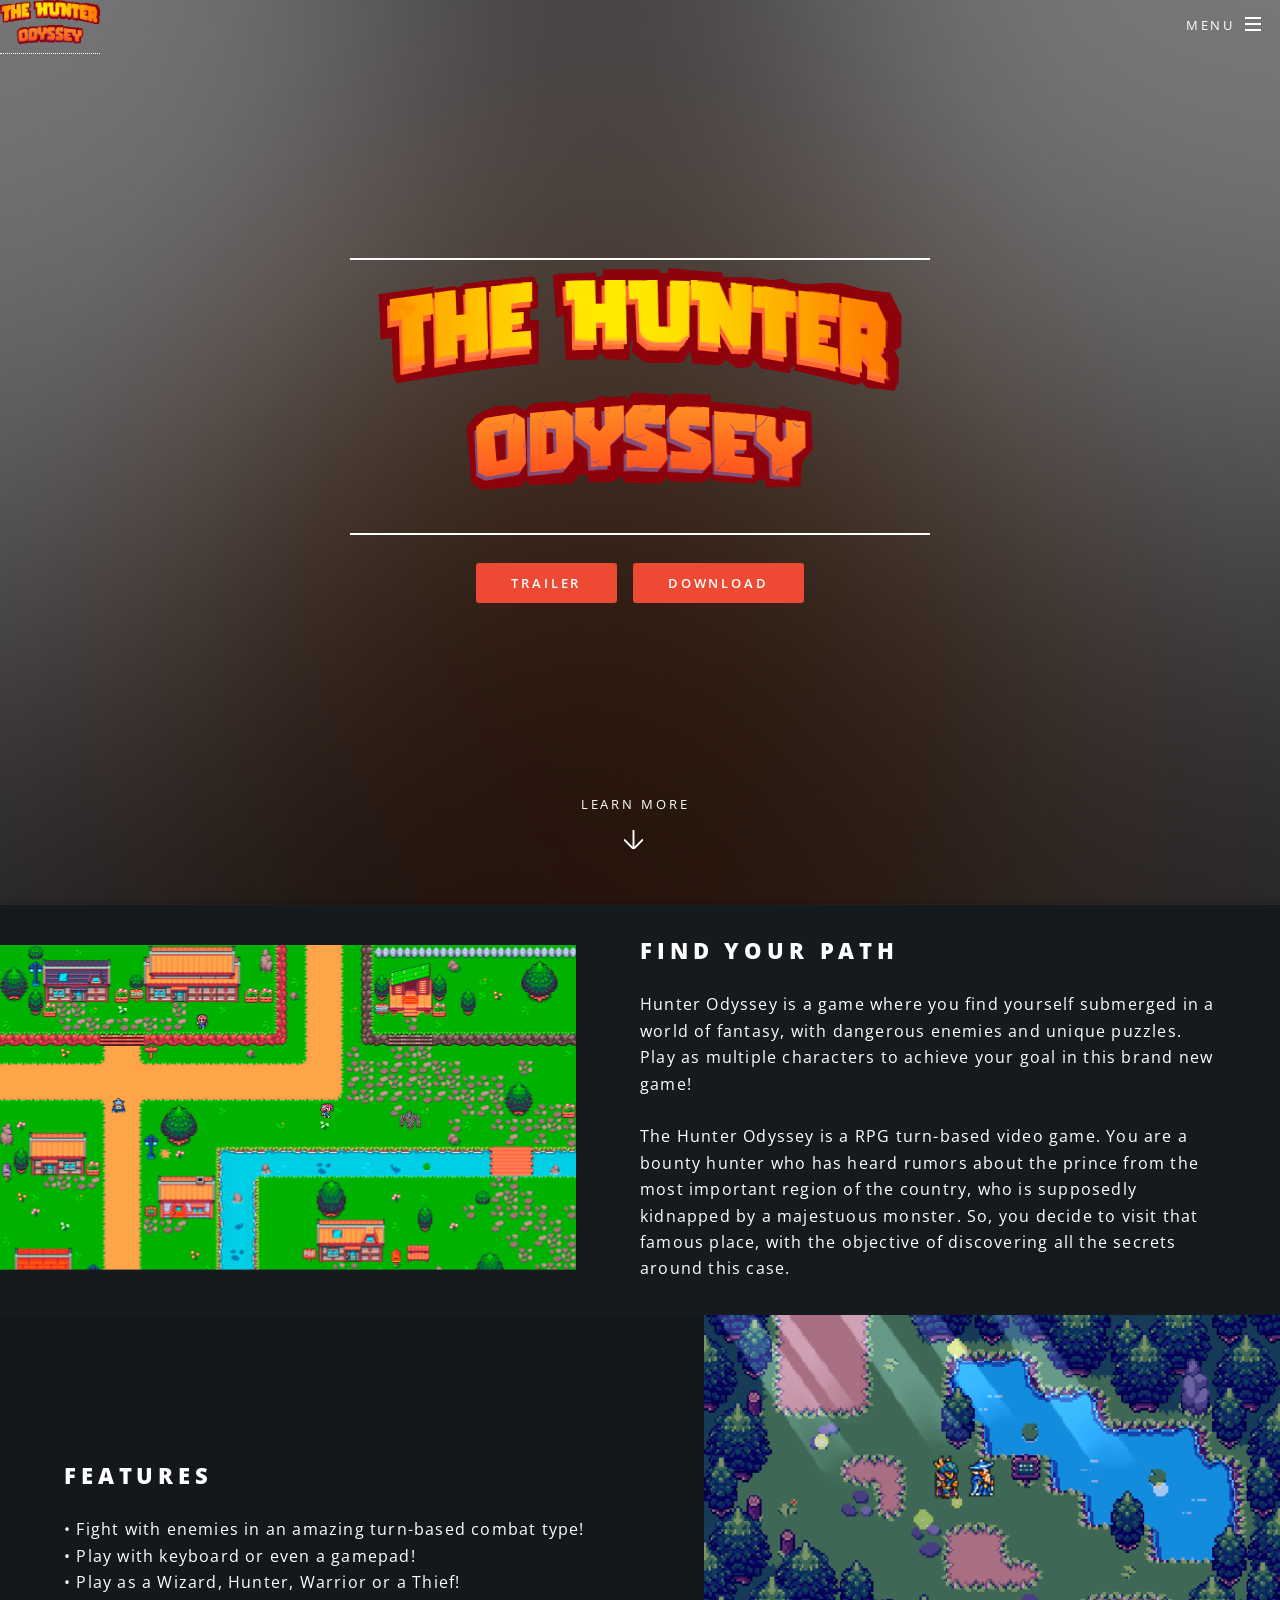
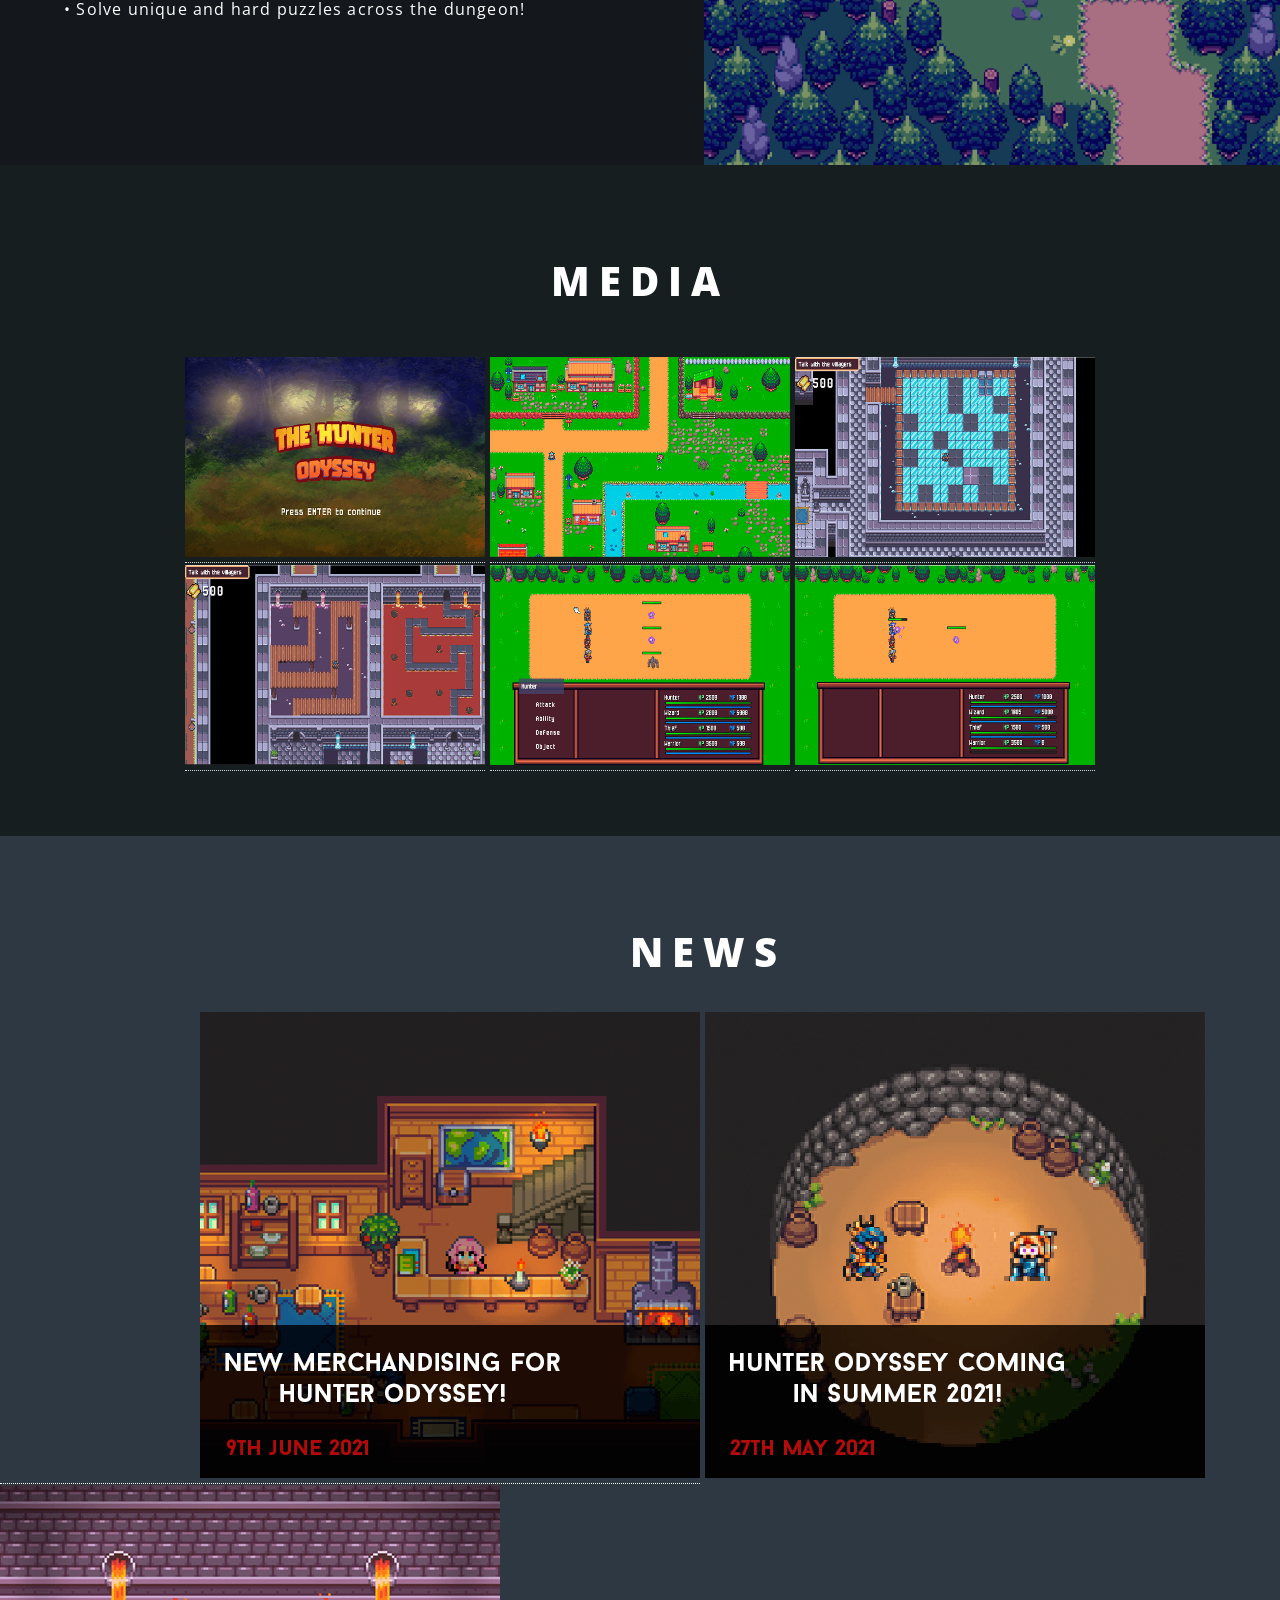
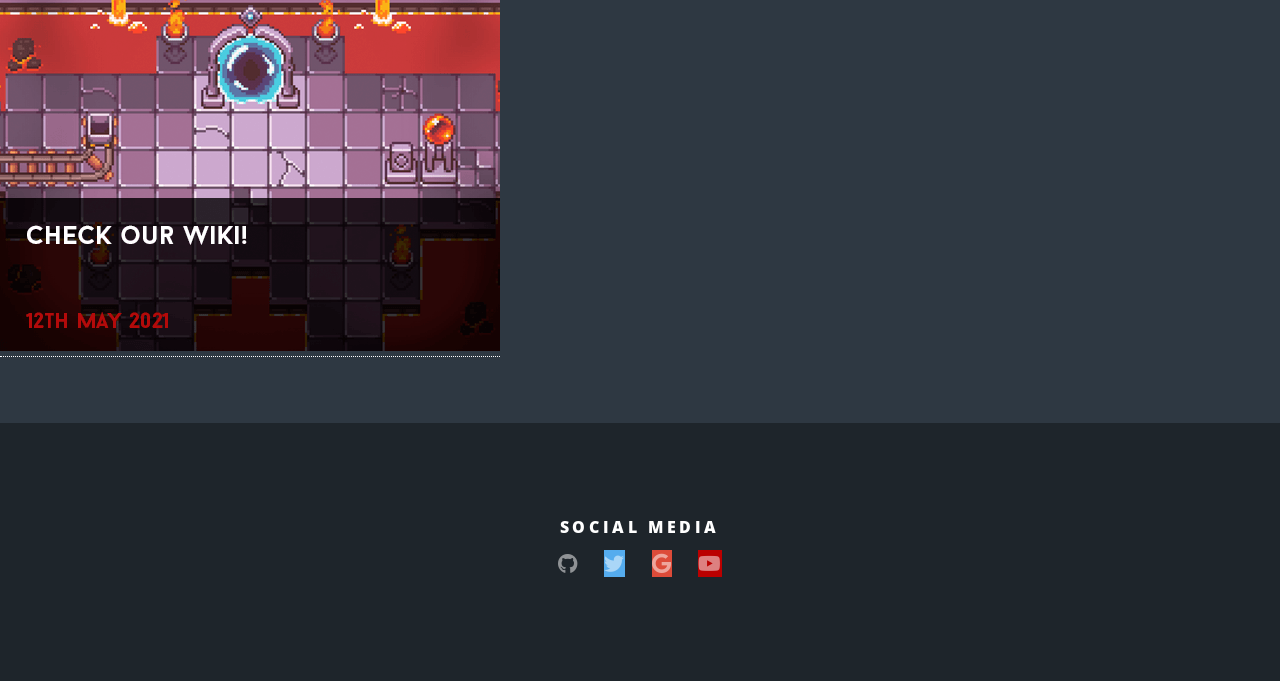
==== docs/index.html @ 84e23bed "bug fix" ====
﻿<!DOCTYPE HTML>
<!--
	Spectral by HTML5 UP
	html5up.net | @ajlkn
	Free for personal and commercial use under the CCA 3.0 license (html5up.net/license)
-->
<html>
	<head>
		<title>Hunter Odyssey - Full Studios</title>
		<meta charset="utf-8" />
		<meta name="viewport" content="width=device-width, initial-scale=1, user-scalable=no" />
		<link rel="stylesheet" href="assets/css/main.css" />
		<noscript><link rel="stylesheet" href="assets/css/noscript.css" /></noscript>
	</head>
	<body class="landing is-preload">

		<!-- Page Wrapper -->
		<div id="page-wrapper">

			<!-- Header -->
			<header id="header" class="alt">
				<a href="index.html"><img src="images/game_title_web.png" width="100" /></a>
				<nav id="nav">
					<ul>
						<li class="special">
							<a href="#menu" class="menuToggle"><span>Menu</span></a>
							<div id="menu">
								<ul>
									<li><a href="index.html">Main Page</a></li>
									<li><a href="generic.html">About</a></li>
									<li><a href="elements.html">Contact</a></li>
								</ul>
							</div>
						</li>
					</ul>
				</nav>
			</header>

			<!-- Banner -->
			<section id="banner">
				<div class="inner">
					<h2><img src="images/game_title.png"></h2>
					<ul class="actions special">
						<li><a href="#" class="button primary">Trailer</a></li>
						<li><a href="#" class="button primary">Download</a></li>
					</ul>
				</div>
				<a href="#one" class="more scrolly">Learn More</a>
			</section>

			<!-- Two -->
			<section id="two" class="wrapper alt style2">
				<section class="spotlight">
					<div class="image"><img src="images/ho_first_pic.png" alt="" /></div><div class="content">
						<h2>Find your path<br /></h2>
						<p>
							Hunter Odyssey is a game where you find yourself submerged in a world of fantasy, with dangerous enemies and unique
							puzzles. Play as multiple characters to achieve your goal in this brand new game!<br /><br />
							The Hunter Odyssey is a RPG turn-based video game. You are a bounty hunter who has heard rumors about the prince from the most important region of the country, who is supposedly kidnapped by a majestuous monster.
							So, you decide to visit that famous place, with the objective of discovering all the secrets around this case.
						</p>
					</div>
				</section>
				<section class="spotlight">
					<div class="image"><img src="images/ho_second_pic.png" height="450" /></div><div class="content">
						<h2>Features</h2>
						<p>
							&bull; Fight with enemies in an amazing turn-based combat type! <br />
							&bull; Play with keyboard or even a gamepad! <br />
							&bull; Play as a Wizard, Hunter, Warrior or a Thief! <br />
							&bull; Solve unique and hard puzzles across the dungeon! <br />
						</p>
					</div>
				</section>
			</section>

			<!-- Three -->
			<section id="three" class="wrapper style3 special">
				<div class="inner">
					<header class="major">
						<h1 style="font-size:40px">Media</h1>
					</header>
					<a href="images/media_001.png"><img src="images/media_001.png" width="300" height="200" /></a>
					<a href="images/media_002.png"><img src="images/media_002.png" width="300" height="200" /></a>
					<a href="images/media_003.png"><img src="images/media_003.png" width="300" height="200" /></a>
					<br />
					<a href="images/media_004.png"><img src="images/media_004.png" width="300" height="200" /></a>
					<a href="images/media_005.png"><img src="images/media_005.png" width="300" height="200" /></a>
					<a href="images/media_006.png"><img src="images/media_006.png" width="300" height="200" /></a>

				</div>
			</section>

			<!-- CTA -->
			<section id="cta" class="wrapper style4">
				<div class="inner">
					<header>
					</header>
					<h1 style="font-size:40px;margin-left:350px">News</h1>

				</div>
				<div>
					<a href="https://www.redbubble.com/es/people/urikurae/works/79087929-hunter-odyssey-logo?asc=u"><img style="margin-left:200px" src="images/news_002.png" /></a>
					<img src="images/news_001.png" />
					<a href="https://github.com/MagiX7/Project-II/wiki"><img src="images/news_003.png" /></a>
				</div>
			</section>

			<!-- Footer -->
			<footer id="footer">
				<h1>Social Media</h1>
				<ul class="icons">
					<li><a href="https://github.com/MagiX7/Project-II" class="icon brands fa-github"><span class="label"></span></a></li>
					<li><a href="https://twitter.com/company_studios" class="icon brands fa-twitter"></a></li>
					<li><a href="mailto:fullstudioscompany@gmail.com" class="icon brands fa-google"></a></li>
					<li><a href="https://www.youtube.com/channel/UCcsLKU9ykNwa4ZMzBc3R7aA" class="icon brands fa-youtube"></a></li>
				</ul>

			</footer>

		</div>

		<!-- Scripts -->
			<script src="assets/js/jquery.min.js"></script>
			<script src="assets/js/jquery.scrollex.min.js"></script>
			<script src="assets/js/jquery.scrolly.min.js"></script>
			<script src="assets/js/browser.min.js"></script>
			<script src="assets/js/breakpoints.min.js"></script>
			<script src="assets/js/util.js"></script>
			<script src="assets/js/main.js"></script>

	</body>
</html>
---- docs/assets/css/main.css ----
@import url(fontawesome-all.min.css);
@import url("https://fonts.googleapis.com/css?family=Open+Sans:400,400italic,600,600italic,800,800italic");

/*
	Spectral by HTML5 UP
	html5up.net | @ajlkn
	Free for personal and commercial use under the CCA 3.0 license (html5up.net/license)
*/

html, body, div, span, applet, object,
iframe, h1, h2, h3, h4, h5, h6, p, blockquote,
pre, a, abbr, acronym, address, big, cite,
code, del, dfn, em, img, ins, kbd, q, s, samp,
small, strike, strong, sub, sup, tt, var, b,
u, i, center, dl, dt, dd, ol, ul, li, fieldset,
form, label, legend, table, caption, tbody,
tfoot, thead, tr, th, td, article, aside,
canvas, details, embed, figure, figcaption,
footer, header, hgroup, menu, nav, output, ruby,
section, summary, time, mark, audio, video {
	margin: 0;
	padding: 0;
	border: 0;
	font-size: 100%;
	font: inherit;
	vertical-align: baseline;}

article, aside, details, figcaption, figure,
footer, header, hgroup, menu, nav, section {
	display: block;}

body {
	line-height: 1;
}

ol, ul {
	list-style: none;
}

blockquote, q {
	quotes: none;
}

	blockquote:before, blockquote:after, q:before, q:after {
		content: '';
		content: none;
	}

table {
	border-collapse: collapse;
	border-spacing: 0;
}

body {
	-webkit-text-size-adjust: none;
}

mark {
	background-color: transparent;
	color: inherit;
}

input::-moz-focus-inner {
	border: 0;
	padding: 0;
}

input, select, textarea {
	-moz-appearance: none;
	-webkit-appearance: none;
	-ms-appearance: none;
	appearance: none;
}

/* Basic */

	@-ms-viewport {
		width: device-width;
	}

	html {
		box-sizing: border-box;
	}

	*, *:before, *:after {
		box-sizing: inherit;
	}

	body {
		background: #2e3842;
	}

		body.is-preload *, body.is-preload *:before, body.is-preload *:after {
			-moz-animation: none !important;
			-webkit-animation: none !important;
			-ms-animation: none !important;
			animation: none !important;
			-moz-transition: none !important;
			-webkit-transition: none !important;
			-ms-transition: none !important;
			transition: none !important;
		}

	body, input, select, textarea {
		color: #fff;
		font-family: "Open Sans", Helvetica, sans-serif;
		font-size: 15pt;
		font-weight: 400;
		letter-spacing: 0.075em;
		line-height: 1.65em;
	}

		@media screen and (max-width: 1680px) {

			body, input, select, textarea {
				font-size: 13pt;
			}

		}

		@media screen and (max-width: 1280px) {

			body, input, select, textarea {
				font-size: 12pt;
			}

		}

		@media screen and (max-width: 736px) {

			body, input, select, textarea {
				font-size: 11pt;
				letter-spacing: 0.0375em;
			}

		}

	a {
		-moz-transition: color 0.2s ease, border-bottom-color 0.2s ease;
		-webkit-transition: color 0.2s ease, border-bottom-color 0.2s ease;
		-ms-transition: color 0.2s ease, border-bottom-color 0.2s ease;
		transition: color 0.2s ease, border-bottom-color 0.2s ease;
		border-bottom: dotted 1px;
		color: inherit;
		text-decoration: none;
	}

		a:hover {
			border-bottom-color: transparent;
		}

	strong, b {
		color: #fff;
		font-weight: 600;
	}

	em, i {
		font-style: italic;
	}

	p {
		margin: 0 0 2em 0;
	}

	h1, h2, h3, h4, h5, h6 {
		color: #fff;
		font-weight: 800;
		letter-spacing: 0.225em;
		line-height: 1em;
		margin: 0 0 1em 0;
		text-transform: uppercase;
	}

		h1 a, h2 a, h3 a, h4 a, h5 a, h6 a {
			color: inherit;
			text-decoration: none;
		}

	h2 {
		font-size: 1.35em;
		line-height: 1.75em;
	}

		@media screen and (max-width: 736px) {

			h2 {
				font-size: 1.1em;
				line-height: 1.65em;
			}

		}

	h3 {
		font-size: 1.15em;
		line-height: 1.75em;
	}

		@media screen and (max-width: 736px) {

			h3 {
				font-size: 1em;
				line-height: 1.65em;
			}

		}

	h4 {
		font-size: 1em;
		line-height: 1.5em;
	}

	h5 {
		font-size: 0.8em;
		line-height: 1.5em;
	}

	h6 {
		font-size: 0.7em;
		line-height: 1.5em;
	}

	sub {
		font-size: 0.8em;
		position: relative;
		top: 0.5em;
	}

	sup {
		font-size: 0.8em;
		position: relative;
		top: -0.5em;
	}

	hr {
		border: 0;
		border-bottom: solid 2px #fff;
		margin: 3em 0;
	}

		hr.major {
			margin: 4.5em 0;
		}

	blockquote {
		border-left: solid 4px #fff;
		font-style: italic;
		margin: 0 0 2em 0;
		padding: 0.5em 0 0.5em 2em;
	}

	code {
		background: rgba(144, 144, 144, 0.25);
		border-radius: 3px;
		font-family: "Courier New", monospace;
		font-size: 0.9em;
		letter-spacing: 0;
		margin: 0 0.25em;
		padding: 0.25em 0.65em;
	}

	pre {
		-webkit-overflow-scrolling: touch;
		font-family: "Courier New", monospace;
		font-size: 0.9em;
		margin: 0 0 2em 0;
	}

		pre code {
			display: block;
			line-height: 1.75em;
			padding: 1em 1.5em;
			overflow-x: auto;
		}

	.align-left {
		text-align: left;
	}

	.align-center {
		text-align: center;
	}

	.align-right {
		text-align: right;
	}

/* Row */

	.row {
		display: flex;
		flex-wrap: wrap;
		box-sizing: border-box;
		align-items: stretch;
	}

		.row > * {
			box-sizing: border-box;
		}

		.row.gtr-uniform > * > :last-child {
			margin-bottom: 0;
		}

		.row.aln-left {
			justify-content: flex-start;
		}

		.row.aln-center {
			justify-content: center;
		}

		.row.aln-right {
			justify-content: flex-end;
		}

		.row.aln-top {
			align-items: flex-start;
		}

		.row.aln-middle {
			align-items: center;
		}

		.row.aln-bottom {
			align-items: flex-end;
		}

		.row > .imp {
			order: -1;
		}

		.row > .col-1 {
			width: 8.33333%;
		}

		.row > .off-1 {
			margin-left: 8.33333%;
		}

		.row > .col-2 {
			width: 16.66667%;
		}

		.row > .off-2 {
			margin-left: 16.66667%;
		}

		.row > .col-3 {
			width: 25%;
		}

		.row > .off-3 {
			margin-left: 25%;
		}

		.row > .col-4 {
			width: 33.33333%;
		}

		.row > .off-4 {
			margin-left: 33.33333%;
		}

		.row > .col-5 {
			width: 41.66667%;
		}

		.row > .off-5 {
			margin-left: 41.66667%;
		}

		.row > .col-6 {
			width: 50%;
		}

		.row > .off-6 {
			margin-left: 50%;
		}

		.row > .col-7 {
			width: 58.33333%;
		}

		.row > .off-7 {
			margin-left: 58.33333%;
		}

		.row > .col-8 {
			width: 66.66667%;
		}

		.row > .off-8 {
			margin-left: 66.66667%;
		}

		.row > .col-9 {
			width: 75%;
		}

		.row > .off-9 {
			margin-left: 75%;
		}

		.row > .col-10 {
			width: 83.33333%;
		}

		.row > .off-10 {
			margin-left: 83.33333%;
		}

		.row > .col-11 {
			width: 91.66667%;
		}

		.row > .off-11 {
			margin-left: 91.66667%;
		}

		.row > .col-12 {
			width: 100%;
		}

		.row > .off-12 {
			margin-left: 100%;
		}

		.row.gtr-0 {
			margin-top: 0;
			margin-left: 0em;
		}

			.row.gtr-0 > * {
				padding: 0 0 0 0em;
			}

			.row.gtr-0.gtr-uniform {
				margin-top: 0em;
			}

				.row.gtr-0.gtr-uniform > * {
					padding-top: 0em;
				}

		.row.gtr-25 {
			margin-top: 0;
			margin-left: -0.375em;
		}

			.row.gtr-25 > * {
				padding: 0 0 0 0.375em;
			}

			.row.gtr-25.gtr-uniform {
				margin-top: -0.375em;
			}

				.row.gtr-25.gtr-uniform > * {
					padding-top: 0.375em;
				}

		.row.gtr-50 {
			margin-top: 0;
			margin-left: -0.75em;
		}

			.row.gtr-50 > * {
				padding: 0 0 0 0.75em;
			}

			.row.gtr-50.gtr-uniform {
				margin-top: -0.75em;
			}

				.row.gtr-50.gtr-uniform > * {
					padding-top: 0.75em;
				}

		.row {
			margin-top: 0;
			margin-left: -1.5em;
		}

			.row > * {
				padding: 0 0 0 1.5em;
			}

			.row.gtr-uniform {
				margin-top: -1.5em;
			}

				.row.gtr-uniform > * {
					padding-top: 1.5em;
				}

		.row.gtr-150 {
			margin-top: 0;
			margin-left: -2.25em;
		}

			.row.gtr-150 > * {
				padding: 0 0 0 2.25em;
			}

			.row.gtr-150.gtr-uniform {
				margin-top: -2.25em;
			}

				.row.gtr-150.gtr-uniform > * {
					padding-top: 2.25em;
				}

		.row.gtr-200 {
			margin-top: 0;
			margin-left: -3em;
		}

			.row.gtr-200 > * {
				padding: 0 0 0 3em;
			}

			.row.gtr-200.gtr-uniform {
				margin-top: -3em;
			}

				.row.gtr-200.gtr-uniform > * {
					padding-top: 3em;
				}

		@media screen and (max-width: 1680px) {

			.row {
				display: flex;
				flex-wrap: wrap;
				box-sizing: border-box;
				align-items: stretch;
			}

				.row > * {
					box-sizing: border-box;
				}

				.row.gtr-uniform > * > :last-child {
					margin-bottom: 0;
				}

				.row.aln-left {
					justify-content: flex-start;
				}

				.row.aln-center {
					justify-content: center;
				}

				.row.aln-right {
					justify-content: flex-end;
				}

				.row.aln-top {
					align-items: flex-start;
				}

				.row.aln-middle {
					align-items: center;
				}

				.row.aln-bottom {
					align-items: flex-end;
				}

				.row > .imp-xlarge {
					order: -1;
				}

				.row > .col-1-xlarge {
					width: 8.33333%;
				}

				.row > .off-1-xlarge {
					margin-left: 8.33333%;
				}

				.row > .col-2-xlarge {
					width: 16.66667%;
				}

				.row > .off-2-xlarge {
					margin-left: 16.66667%;
				}

				.row > .col-3-xlarge {
					width: 25%;
				}

				.row > .off-3-xlarge {
					margin-left: 25%;
				}

				.row > .col-4-xlarge {
					width: 33.33333%;
				}

				.row > .off-4-xlarge {
					margin-left: 33.33333%;
				}

				.row > .col-5-xlarge {
					width: 41.66667%;
				}

				.row > .off-5-xlarge {
					margin-left: 41.66667%;
				}

				.row > .col-6-xlarge {
					width: 50%;
				}

				.row > .off-6-xlarge {
					margin-left: 50%;
				}

				.row > .col-7-xlarge {
					width: 58.33333%;
				}

				.row > .off-7-xlarge {
					margin-left: 58.33333%;
				}

				.row > .col-8-xlarge {
					width: 66.66667%;
				}

				.row > .off-8-xlarge {
					margin-left: 66.66667%;
				}

				.row > .col-9-xlarge {
					width: 75%;
				}

				.row > .off-9-xlarge {
					margin-left: 75%;
				}

				.row > .col-10-xlarge {
					width: 83.33333%;
				}

				.row > .off-10-xlarge {
					margin-left: 83.33333%;
				}

				.row > .col-11-xlarge {
					width: 91.66667%;
				}

				.row > .off-11-xlarge {
					margin-left: 91.66667%;
				}

				.row > .col-12-xlarge {
					width: 100%;
				}

				.row > .off-12-xlarge {
					margin-left: 100%;
				}

				.row.gtr-0 {
					margin-top: 0;
					margin-left: 0em;
				}

					.row.gtr-0 > * {
						padding: 0 0 0 0em;
					}

					.row.gtr-0.gtr-uniform {
						margin-top: 0em;
					}

						.row.gtr-0.gtr-uniform > * {
							padding-top: 0em;
						}

				.row.gtr-25 {
					margin-top: 0;
					margin-left: -0.375em;
				}

					.row.gtr-25 > * {
						padding: 0 0 0 0.375em;
					}

					.row.gtr-25.gtr-uniform {
						margin-top: -0.375em;
					}

						.row.gtr-25.gtr-uniform > * {
							padding-top: 0.375em;
						}

				.row.gtr-50 {
					margin-top: 0;
					margin-left: -0.75em;
				}

					.row.gtr-50 > * {
						padding: 0 0 0 0.75em;
					}

					.row.gtr-50.gtr-uniform {
						margin-top: -0.75em;
					}

						.row.gtr-50.gtr-uniform > * {
							padding-top: 0.75em;
						}

				.row {
					margin-top: 0;
					margin-left: -1.5em;
				}

					.row > * {
						padding: 0 0 0 1.5em;
					}

					.row.gtr-uniform {
						margin-top: -1.5em;
					}

						.row.gtr-uniform > * {
							padding-top: 1.5em;
						}

				.row.gtr-150 {
					margin-top: 0;
					margin-left: -2.25em;
				}

					.row.gtr-150 > * {
						padding: 0 0 0 2.25em;
					}

					.row.gtr-150.gtr-uniform {
						margin-top: -2.25em;
					}

						.row.gtr-150.gtr-uniform > * {
							padding-top: 2.25em;
						}

				.row.gtr-200 {
					margin-top: 0;
					margin-left: -3em;
				}

					.row.gtr-200 > * {
						padding: 0 0 0 3em;
					}

					.row.gtr-200.gtr-uniform {
						margin-top: -3em;
					}

						.row.gtr-200.gtr-uniform > * {
							padding-top: 3em;
						}

		}

		@media screen and (max-width: 1280px) {

			.row {
				display: flex;
				flex-wrap: wrap;
				box-sizing: border-box;
				align-items: stretch;
			}

				.row > * {
					box-sizing: border-box;
				}

				.row.gtr-uniform > * > :last-child {
					margin-bottom: 0;
				}

				.row.aln-left {
					justify-content: flex-start;
				}

				.row.aln-center {
					justify-content: center;
				}

				.row.aln-right {
					justify-content: flex-end;
				}

				.row.aln-top {
					align-items: flex-start;
				}

				.row.aln-middle {
					align-items: center;
				}

				.row.aln-bottom {
					align-items: flex-end;
				}

				.row > .imp-large {
					order: -1;
				}

				.row > .col-1-large {
					width: 8.33333%;
				}

				.row > .off-1-large {
					margin-left: 8.33333%;
				}

				.row > .col-2-large {
					width: 16.66667%;
				}

				.row > .off-2-large {
					margin-left: 16.66667%;
				}

				.row > .col-3-large {
					width: 25%;
				}

				.row > .off-3-large {
					margin-left: 25%;
				}

				.row > .col-4-large {
					width: 33.33333%;
				}

				.row > .off-4-large {
					margin-left: 33.33333%;
				}

				.row > .col-5-large {
					width: 41.66667%;
				}

				.row > .off-5-large {
					margin-left: 41.66667%;
				}

				.row > .col-6-large {
					width: 50%;
				}

				.row > .off-6-large {
					margin-left: 50%;
				}

				.row > .col-7-large {
					width: 58.33333%;
				}

				.row > .off-7-large {
					margin-left: 58.33333%;
				}

				.row > .col-8-large {
					width: 66.66667%;
				}

				.row > .off-8-large {
					margin-left: 66.66667%;
				}

				.row > .col-9-large {
					width: 75%;
				}

				.row > .off-9-large {
					margin-left: 75%;
				}

				.row > .col-10-large {
					width: 83.33333%;
				}

				.row > .off-10-large {
					margin-left: 83.33333%;
				}

				.row > .col-11-large {
					width: 91.66667%;
				}

				.row > .off-11-large {
					margin-left: 91.66667%;
				}

				.row > .col-12-large {
					width: 100%;
				}

				.row > .off-12-large {
					margin-left: 100%;
				}

				.row.gtr-0 {
					margin-top: 0;
					margin-left: 0em;
				}

					.row.gtr-0 > * {
						padding: 0 0 0 0em;
					}

					.row.gtr-0.gtr-uniform {
						margin-top: 0em;
					}

						.row.gtr-0.gtr-uniform > * {
							padding-top: 0em;
						}

				.row.gtr-25 {
					margin-top: 0;
					margin-left: -0.375em;
				}

					.row.gtr-25 > * {
						padding: 0 0 0 0.375em;
					}

					.row.gtr-25.gtr-uniform {
						margin-top: -0.375em;
					}

						.row.gtr-25.gtr-uniform > * {
							padding-top: 0.375em;
						}

				.row.gtr-50 {
					margin-top: 0;
					margin-left: -0.75em;
				}

					.row.gtr-50 > * {
						padding: 0 0 0 0.75em;
					}

					.row.gtr-50.gtr-uniform {
						margin-top: -0.75em;
					}

						.row.gtr-50.gtr-uniform > * {
							padding-top: 0.75em;
						}

				.row {
					margin-top: 0;
					margin-left: -1.5em;
				}

					.row > * {
						padding: 0 0 0 1.5em;
					}

					.row.gtr-uniform {
						margin-top: -1.5em;
					}

						.row.gtr-uniform > * {
							padding-top: 1.5em;
						}

				.row.gtr-150 {
					margin-top: 0;
					margin-left: -2.25em;
				}

					.row.gtr-150 > * {
						padding: 0 0 0 2.25em;
					}

					.row.gtr-150.gtr-uniform {
						margin-top: -2.25em;
					}

						.row.gtr-150.gtr-uniform > * {
							padding-top: 2.25em;
						}

				.row.gtr-200 {
					margin-top: 0;
					margin-left: -3em;
				}

					.row.gtr-200 > * {
						padding: 0 0 0 3em;
					}

					.row.gtr-200.gtr-uniform {
						margin-top: -3em;
					}

						.row.gtr-200.gtr-uniform > * {
							padding-top: 3em;
						}

		}

		@media screen and (max-width: 980px) {

			.row {
				display: flex;
				flex-wrap: wrap;
				box-sizing: border-box;
				align-items: stretch;
			}

				.row > * {
					box-sizing: border-box;
				}

				.row.gtr-uniform > * > :last-child {
					margin-bottom: 0;
				}

				.row.aln-left {
					justify-content: flex-start;
				}

				.row.aln-center {
					justify-content: center;
				}

				.row.aln-right {
					justify-content: flex-end;
				}

				.row.aln-top {
					align-items: flex-start;
				}

				.row.aln-middle {
					align-items: center;
				}

				.row.aln-bottom {
					align-items: flex-end;
				}

				.row > .imp-medium {
					order: -1;
				}

				.row > .col-1-medium {
					width: 8.33333%;
				}

				.row > .off-1-medium {
					margin-left: 8.33333%;
				}

				.row > .col-2-medium {
					width: 16.66667%;
				}

				.row > .off-2-medium {
					margin-left: 16.66667%;
				}

				.row > .col-3-medium {
					width: 25%;
				}

				.row > .off-3-medium {
					margin-left: 25%;
				}

				.row > .col-4-medium {
					width: 33.33333%;
				}

				.row > .off-4-medium {
					margin-left: 33.33333%;
				}

				.row > .col-5-medium {
					width: 41.66667%;
				}

				.row > .off-5-medium {
					margin-left: 41.66667%;
				}

				.row > .col-6-medium {
					width: 50%;
				}

				.row > .off-6-medium {
					margin-left: 50%;
				}

				.row > .col-7-medium {
					width: 58.33333%;
				}

				.row > .off-7-medium {
					margin-left: 58.33333%;
				}

				.row > .col-8-medium {
					width: 66.66667%;
				}

				.row > .off-8-medium {
					margin-left: 66.66667%;
				}

				.row > .col-9-medium {
					width: 75%;
				}

				.row > .off-9-medium {
					margin-left: 75%;
				}

				.row > .col-10-medium {
					width: 83.33333%;
				}

				.row > .off-10-medium {
					margin-left: 83.33333%;
				}

				.row > .col-11-medium {
					width: 91.66667%;
				}

				.row > .off-11-medium {
					margin-left: 91.66667%;
				}

				.row > .col-12-medium {
					width: 100%;
				}

				.row > .off-12-medium {
					margin-left: 100%;
				}

				.row.gtr-0 {
					margin-top: 0;
					margin-left: 0em;
				}

					.row.gtr-0 > * {
						padding: 0 0 0 0em;
					}

					.row.gtr-0.gtr-uniform {
						margin-top: 0em;
					}

						.row.gtr-0.gtr-uniform > * {
							padding-top: 0em;
						}

				.row.gtr-25 {
					margin-top: 0;
					margin-left: -0.375em;
				}

					.row.gtr-25 > * {
						padding: 0 0 0 0.375em;
					}

					.row.gtr-25.gtr-uniform {
						margin-top: -0.375em;
					}

						.row.gtr-25.gtr-uniform > * {
							padding-top: 0.375em;
						}

				.row.gtr-50 {
					margin-top: 0;
					margin-left: -0.75em;
				}

					.row.gtr-50 > * {
						padding: 0 0 0 0.75em;
					}

					.row.gtr-50.gtr-uniform {
						margin-top: -0.75em;
					}

						.row.gtr-50.gtr-uniform > * {
							padding-top: 0.75em;
						}

				.row {
					margin-top: 0;
					margin-left: -1.5em;
				}

					.row > * {
						padding: 0 0 0 1.5em;
					}

					.row.gtr-uniform {
						margin-top: -1.5em;
					}

						.row.gtr-uniform > * {
							padding-top: 1.5em;
						}

				.row.gtr-150 {
					margin-top: 0;
					margin-left: -2.25em;
				}

					.row.gtr-150 > * {
						padding: 0 0 0 2.25em;
					}

					.row.gtr-150.gtr-uniform {
						margin-top: -2.25em;
					}

						.row.gtr-150.gtr-uniform > * {
							padding-top: 2.25em;
						}

				.row.gtr-200 {
					margin-top: 0;
					margin-left: -3em;
				}

					.row.gtr-200 > * {
						padding: 0 0 0 3em;
					}

					.row.gtr-200.gtr-uniform {
						margin-top: -3em;
					}

						.row.gtr-200.gtr-uniform > * {
							padding-top: 3em;
						}

		}

		@media screen and (max-width: 736px) {

			.row {
				display: flex;
				flex-wrap: wrap;
				box-sizing: border-box;
				align-items: stretch;
			}

				.row > * {
					box-sizing: border-box;
				}

				.row.gtr-uniform > * > :last-child {
					margin-bottom: 0;
				}

				.row.aln-left {
					justify-content: flex-start;
				}

				.row.aln-center {
					justify-content: center;
				}

				.row.aln-right {
					justify-content: flex-end;
				}

				.row.aln-top {
					align-items: flex-start;
				}

				.row.aln-middle {
					align-items: center;
				}

				.row.aln-bottom {
					align-items: flex-end;
				}

				.row > .imp-small {
					order: -1;
				}

				.row > .col-1-small {
					width: 8.33333%;
				}

				.row > .off-1-small {
					margin-left: 8.33333%;
				}

				.row > .col-2-small {
					width: 16.66667%;
				}

				.row > .off-2-small {
					margin-left: 16.66667%;
				}

				.row > .col-3-small {
					width: 25%;
				}

				.row > .off-3-small {
					margin-left: 25%;
				}

				.row > .col-4-small {
					width: 33.33333%;
				}

				.row > .off-4-small {
					margin-left: 33.33333%;
				}

				.row > .col-5-small {
					width: 41.66667%;
				}

				.row > .off-5-small {
					margin-left: 41.66667%;
				}

				.row > .col-6-small {
					width: 50%;
				}

				.row > .off-6-small {
					margin-left: 50%;
				}

				.row > .col-7-small {
					width: 58.33333%;
				}

				.row > .off-7-small {
					margin-left: 58.33333%;
				}

				.row > .col-8-small {
					width: 66.66667%;
				}

				.row > .off-8-small {
					margin-left: 66.66667%;
				}

				.row > .col-9-small {
					width: 75%;
				}

				.row > .off-9-small {
					margin-left: 75%;
				}

				.row > .col-10-small {
					width: 83.33333%;
				}

				.row > .off-10-small {
					margin-left: 83.33333%;
				}

				.row > .col-11-small {
					width: 91.66667%;
				}

				.row > .off-11-small {
					margin-left: 91.66667%;
				}

				.row > .col-12-small {
					width: 100%;
				}

				.row > .off-12-small {
					margin-left: 100%;
				}

				.row.gtr-0 {
					margin-top: 0;
					margin-left: 0em;
				}

					.row.gtr-0 > * {
						padding: 0 0 0 0em;
					}

					.row.gtr-0.gtr-uniform {
						margin-top: 0em;
					}

						.row.gtr-0.gtr-uniform > * {
							padding-top: 0em;
						}

				.row.gtr-25 {
					margin-top: 0;
					margin-left: -0.375em;
				}

					.row.gtr-25 > * {
						padding: 0 0 0 0.375em;
					}

					.row.gtr-25.gtr-uniform {
						margin-top: -0.375em;
					}

						.row.gtr-25.gtr-uniform > * {
							padding-top: 0.375em;
						}

				.row.gtr-50 {
					margin-top: 0;
					margin-left: -0.75em;
				}

					.row.gtr-50 > * {
						padding: 0 0 0 0.75em;
					}

					.row.gtr-50.gtr-uniform {
						margin-top: -0.75em;
					}

						.row.gtr-50.gtr-uniform > * {
							padding-top: 0.75em;
						}

				.row {
					margin-top: 0;
					margin-left: -1.5em;
				}

					.row > * {
						padding: 0 0 0 1.5em;
					}

					.row.gtr-uniform {
						margin-top: -1.5em;
					}

						.row.gtr-uniform > * {
							padding-top: 1.5em;
						}

				.row.gtr-150 {
					margin-top: 0;
					margin-left: -2.25em;
				}

					.row.gtr-150 > * {
						padding: 0 0 0 2.25em;
					}

					.row.gtr-150.gtr-uniform {
						margin-top: -2.25em;
					}

						.row.gtr-150.gtr-uniform > * {
							padding-top: 2.25em;
						}

				.row.gtr-200 {
					margin-top: 0;
					margin-left: -3em;
				}

					.row.gtr-200 > * {
						padding: 0 0 0 3em;
					}

					.row.gtr-200.gtr-uniform {
						margin-top: -3em;
					}

						.row.gtr-200.gtr-uniform > * {
							padding-top: 3em;
						}

		}

		@media screen and (max-width: 480px) {

			.row {
				display: flex;
				flex-wrap: wrap;
				box-sizing: border-box;
				align-items: stretch;
			}

				.row > * {
					box-sizing: border-box;
				}

				.row.gtr-uniform > * > :last-child {
					margin-bottom: 0;
				}

				.row.aln-left {
					justify-content: flex-start;
				}

				.row.aln-center {
					justify-content: center;
				}

				.row.aln-right {
					justify-content: flex-end;
				}

				.row.aln-top {
					align-items: flex-start;
				}

				.row.aln-middle {
					align-items: center;
				}

				.row.aln-bottom {
					align-items: flex-end;
				}

				.row > .imp-xsmall {
					order: -1;
				}

				.row > .col-1-xsmall {
					width: 8.33333%;
				}

				.row > .off-1-xsmall {
					margin-left: 8.33333%;
				}

				.row > .col-2-xsmall {
					width: 16.66667%;
				}

				.row > .off-2-xsmall {
					margin-left: 16.66667%;
				}

				.row > .col-3-xsmall {
					width: 25%;
				}

				.row > .off-3-xsmall {
					margin-left: 25%;
				}

				.row > .col-4-xsmall {
					width: 33.33333%;
				}

				.row > .off-4-xsmall {
					margin-left: 33.33333%;
				}

				.row > .col-5-xsmall {
					width: 41.66667%;
				}

				.row > .off-5-xsmall {
					margin-left: 41.66667%;
				}

				.row > .col-6-xsmall {
					width: 50%;
				}

				.row > .off-6-xsmall {
					margin-left: 50%;
				}

				.row > .col-7-xsmall {
					width: 58.33333%;
				}

				.row > .off-7-xsmall {
					margin-left: 58.33333%;
				}

				.row > .col-8-xsmall {
					width: 66.66667%;
				}

				.row > .off-8-xsmall {
					margin-left: 66.66667%;
				}

				.row > .col-9-xsmall {
					width: 75%;
				}

				.row > .off-9-xsmall {
					margin-left: 75%;
				}

				.row > .col-10-xsmall {
					width: 83.33333%;
				}

				.row > .off-10-xsmall {
					margin-left: 83.33333%;
				}

				.row > .col-11-xsmall {
					width: 91.66667%;
				}

				.row > .off-11-xsmall {
					margin-left: 91.66667%;
				}

				.row > .col-12-xsmall {
					width: 100%;
				}

				.row > .off-12-xsmall {
					margin-left: 100%;
				}

				.row.gtr-0 {
					margin-top: 0;
					margin-left: 0em;
				}

					.row.gtr-0 > * {
						padding: 0 0 0 0em;
					}

					.row.gtr-0.gtr-uniform {
						margin-top: 0em;
					}

						.row.gtr-0.gtr-uniform > * {
							padding-top: 0em;
						}

				.row.gtr-25 {
					margin-top: 0;
					margin-left: -0.375em;
				}

					.row.gtr-25 > * {
						padding: 0 0 0 0.375em;
					}

					.row.gtr-25.gtr-uniform {
						margin-top: -0.375em;
					}

						.row.gtr-25.gtr-uniform > * {
							padding-top: 0.375em;
						}

				.row.gtr-50 {
					margin-top: 0;
					margin-left: -0.75em;
				}

					.row.gtr-50 > * {
						padding: 0 0 0 0.75em;
					}

					.row.gtr-50.gtr-uniform {
						margin-top: -0.75em;
					}

						.row.gtr-50.gtr-uniform > * {
							padding-top: 0.75em;
						}

				.row {
					margin-top: 0;
					margin-left: -1.5em;
				}

					.row > * {
						padding: 0 0 0 1.5em;
					}

					.row.gtr-uniform {
						margin-top: -1.5em;
					}

						.row.gtr-uniform > * {
							padding-top: 1.5em;
						}

				.row.gtr-150 {
					margin-top: 0;
					margin-left: -2.25em;
				}

					.row.gtr-150 > * {
						padding: 0 0 0 2.25em;
					}

					.row.gtr-150.gtr-uniform {
						margin-top: -2.25em;
					}

						.row.gtr-150.gtr-uniform > * {
							padding-top: 2.25em;
						}

				.row.gtr-200 {
					margin-top: 0;
					margin-left: -3em;
				}

					.row.gtr-200 > * {
						padding: 0 0 0 3em;
					}

					.row.gtr-200.gtr-uniform {
						margin-top: -3em;
					}

						.row.gtr-200.gtr-uniform > * {
							padding-top: 3em;
						}

		}

/* Section/Article */

	section.special, article.special {
		text-align: center;
	}

	header p {
		color: rgba(255, 255, 255, 0.5);
		position: relative;
		top: -0.25em;
	}

	header h3 + p {
		font-size: 1.1em;
	}

	header h4 + p,
	header h5 + p,
	header h6 + p {
		font-size: 0.9em;
	}

	header.major {
		margin: 0 0 3.5em 0;
	}

		header.major h2, header.major h3, header.major h4, header.major h5, header.major h6 {
			border-bottom: solid 2px #fff;
			display: inline-block;
			padding-bottom: 1em;
			position: relative;
		}

			header.major h2:after, header.major h3:after, header.major h4:after, header.major h5:after, header.major h6:after {
				content: '';
				display: block;
				height: 1px;
			}

		header.major p {
			color: #fff;
			top: 0;
		}

		@media screen and (max-width: 736px) {

			header.major {
				margin: 0 0 2em 0;
			}

		}

	@media screen and (max-width: 980px) {

		header br {
			display: none;
		}

	}

/* Form */

	form {
		margin: 0 0 2em 0;
	}

	label {
		color: #fff;
		display: block;
		font-size: 0.9em;
		font-weight: 600;
		margin: 0 0 1em 0;
	}

	input[type="text"],
	input[type="password"],
	input[type="email"],
	select,
	textarea {
		-moz-appearance: none;
		-webkit-appearance: none;
		-ms-appearance: none;
		appearance: none;
		background-color: rgba(144, 144, 144, 0.25);
		border-radius: 3px;
		border: none;
		color: inherit;
		display: block;
		outline: 0;
		padding: 0 1em;
		text-decoration: none;
		width: 100%;
	}

		input[type="text"]:invalid,
		input[type="password"]:invalid,
		input[type="email"]:invalid,
		select:invalid,
		textarea:invalid {
			box-shadow: none;
		}

		input[type="text"]:focus,
		input[type="password"]:focus,
		input[type="email"]:focus,
		select:focus,
		textarea:focus {
			box-shadow: 0 0 0 2px #21b2a6;
		}

	select {
		background-size: 1.25em;
		background-repeat: no-repeat;
		background-position: calc(100% - 1em) center;
		height: 2.75em;
		padding-right: 2.75em;
		text-overflow: ellipsis;
	}

		select:focus::-ms-value {
			background-color: transparent;
		}

		select::-ms-expand {
			display: none;
		}

	input[type="text"],
	input[type="password"],
	input[type="email"],
	select {
		height: 2.75em;
	}

	textarea {
		padding: 0.75em 1em;
	}

	input[type="checkbox"],
	input[type="radio"] {
		-moz-appearance: none;
		-webkit-appearance: none;
		-ms-appearance: none;
		appearance: none;
		display: block;
		float: left;
		margin-right: -2em;
		opacity: 0;
		width: 1em;
		z-index: -1;
	}

		input[type="checkbox"] + label,
		input[type="radio"] + label {
			text-decoration: none;
			color: #fff;
			cursor: pointer;
			display: inline-block;
			font-size: 1em;
			font-weight: 400;
			padding-left: 2.4em;
			padding-right: 0.75em;
			position: relative;
		}

			input[type="checkbox"] + label:before,
			input[type="radio"] + label:before {
				-moz-osx-font-smoothing: grayscale;
				-webkit-font-smoothing: antialiased;
				display: inline-block;
				font-style: normal;
				font-variant: normal;
				text-rendering: auto;
				line-height: 1;
				text-transform: none !important;
				font-family: 'Font Awesome 5 Free';
				font-weight: 900;
			}

			input[type="checkbox"] + label:before,
			input[type="radio"] + label:before {
				background: rgba(144, 144, 144, 0.25);
				border-radius: 3px;
				content: '';
				display: inline-block;
				font-size: 0.8em;
				height: 2.0625em;
				left: 0;
				line-height: 2.0625em;
				position: absolute;
				text-align: center;
				top: 0;
				width: 2.0625em;
			}

		input[type="checkbox"]:checked + label:before,
		input[type="radio"]:checked + label:before {
			background: #2e3842;
			color: #fff;
			content: '\f00c';
		}

		input[type="checkbox"]:focus + label:before,
		input[type="radio"]:focus + label:before {
			box-shadow: 0 0 0 2px #21b2a6;
		}

	input[type="checkbox"] + label:before {
		border-radius: 3px;
	}

	input[type="radio"] + label:before {
		border-radius: 100%;
	}

	::-webkit-input-placeholder {
		color: rgba(255, 255, 255, 0.5) !important;
		opacity: 1.0;
	}

	:-moz-placeholder {
		color: rgba(255, 255, 255, 0.5) !important;
		opacity: 1.0;
	}

	::-moz-placeholder {
		color: rgba(255, 255, 255, 0.5) !important;
		opacity: 1.0;
	}

	:-ms-input-placeholder {
		color: rgba(255, 255, 255, 0.5) !important;
		opacity: 1.0;
	}

/* Box */

	.box {
		border-radius: 3px;
		border: solid 2px #fff;
		margin-bottom: 2em;
		padding: 1.5em;
	}

		.box > :last-child,
		.box > :last-child > :last-child,
		.box > :last-child > :last-child > :last-child {
			margin-bottom: 0;
		}

		.box.alt {
			border: 0;
			border-radius: 0;
			padding: 0;
		}

/* Icon */

	.icon {
		text-decoration: none;
		border-bottom: none;
		position: relative;
	}

		.icon:before {
			-moz-osx-font-smoothing: grayscale;
			-webkit-font-smoothing: antialiased;
			display: inline-block;
			font-style: normal;
			font-variant: normal;
			text-rendering: auto;
			line-height: 1;
			text-transform: none !important;
			font-family: 'Font Awesome 5 Free';
			font-weight: 400;
		}

		.icon > .label {
			display: none;
		}

		.icon:before {
			line-height: inherit;
		}

		.icon.solid:before {
			font-weight: 900;
		}

		.icon.brands:before {
			font-family: 'Font Awesome 5 Brands';
		}

		.icon.major {
			-moz-transform: rotate(-45deg);
			-webkit-transform: rotate(-45deg);
			-ms-transform: rotate(-45deg);
			transform: rotate(-45deg);
			border-radius: 3px;
			border: solid 2px #fff;
			display: inline-block;
			font-size: 1.35em;
			height: calc(3em + 2px);
			line-height: 3em;
			text-align: center;
			width: calc(3em + 2px);
		}

			.icon.major:before {
				-moz-transform: rotate(45deg);
				-webkit-transform: rotate(45deg);
				-ms-transform: rotate(45deg);
				transform: rotate(45deg);
				display: inline-block;
				font-size: 1.5em;
			}

			@media screen and (max-width: 736px) {

				.icon.major {
					font-size: 1em;
				}

			}

		.icon.style1 {
			color: #00ffcc;
		}

		.icon.style2 {
			color: #00f0ff;
		}

		.icon.style3 {
			color: #76ddff;
		}

/* Image */

	.image {
		border-radius: 3px;
		border: 0;
		display: inline-block;
		position: relative;
	}

		.image img {
			border-radius: 3px;
			display: block;
		}

		.image.left {
			float: left;
			margin: 0 2em 2em 0;
			top: 0.25em;
		}

		.image.right {
			float: right;
			margin: 0 0 2em 2em;
			top: 0.25em;
		}

		.image.left, .image.right {
			max-width: 40%;
		}

			.image.left img, .image.right img {
				width: 100%;
			}

		.image.fit {
			display: block;
			margin: 0 0 2em 0;
			width: 100%;
		}

			.image.fit img {
				width: 100%;
			}

/* List */

	ol {
		list-style: decimal;
		margin: 0 0 2em 0;
		padding-left: 1.25em;
	}

		ol li {
			padding-left: 0.25em;
		}

	ul {
		list-style: disc;
		margin: 0 0 2em 0;
		padding-left: 1em;
	}

		ul li {
			padding-left: 0.5em;
		}

		ul.alt {
			list-style: none;
			padding-left: 0;
		}

			ul.alt li {
				border-top: solid 1px #fff;
				padding: 0.5em 0;
			}

				ul.alt li:first-child {
					border-top: 0;
					padding-top: 0;
				}

	dl {
		margin: 0 0 2em 0;
	}

/* Actions */

	ul.actions {
		display: -moz-flex;
		display: -webkit-flex;
		display: -ms-flex;
		display: flex;
		cursor: default;
		list-style: none;
		margin-left: -1em;
		padding-left: 0;
	}

		ul.actions li {
			padding: 0 0 0 1em;
			vertical-align: middle;
		}

		ul.actions.special {
			-moz-justify-content: center;
			-webkit-justify-content: center;
			-ms-justify-content: center;
			justify-content: center;
			width: 100%;
			margin-left: 0;
		}

			ul.actions.special li:first-child {
				padding-left: 0;
			}

		ul.actions.stacked {
			-moz-flex-direction: column;
			-webkit-flex-direction: column;
			-ms-flex-direction: column;
			flex-direction: column;
			margin-left: 0;
		}

			ul.actions.stacked li {
				padding: 1em 0 0 0;
			}

				ul.actions.stacked li:first-child {
					padding-top: 0;
				}

		ul.actions.fit {
			width: calc(100% + 1em);
		}

			ul.actions.fit li {
				-moz-flex-grow: 1;
				-webkit-flex-grow: 1;
				-ms-flex-grow: 1;
				flex-grow: 1;
				-moz-flex-shrink: 1;
				-webkit-flex-shrink: 1;
				-ms-flex-shrink: 1;
				flex-shrink: 1;
				width: 100%;
			}

				ul.actions.fit li > * {
					width: 100%;
				}

			ul.actions.fit.stacked {
				width: 100%;
			}

		@media screen and (max-width: 480px) {

			ul.actions:not(.fixed) {
				-moz-flex-direction: column;
				-webkit-flex-direction: column;
				-ms-flex-direction: column;
				flex-direction: column;
				margin-left: 0;
				width: 100% !important;
			}

				ul.actions:not(.fixed) li {
					-moz-flex-grow: 1;
					-webkit-flex-grow: 1;
					-ms-flex-grow: 1;
					flex-grow: 1;
					-moz-flex-shrink: 1;
					-webkit-flex-shrink: 1;
					-ms-flex-shrink: 1;
					flex-shrink: 1;
					padding: 1em 0 0 0;
					text-align: center;
					width: 100%;
				}

					ul.actions:not(.fixed) li > * {
						width: 100%;
					}

					ul.actions:not(.fixed) li:first-child {
						padding-top: 0;
					}

					ul.actions:not(.fixed) li input[type="submit"],
					ul.actions:not(.fixed) li input[type="reset"],
					ul.actions:not(.fixed) li input[type="button"],
					ul.actions:not(.fixed) li button,
					ul.actions:not(.fixed) li .button {
						width: 100%;
					}

						ul.actions:not(.fixed) li input[type="submit"].icon:before,
						ul.actions:not(.fixed) li input[type="reset"].icon:before,
						ul.actions:not(.fixed) li input[type="button"].icon:before,
						ul.actions:not(.fixed) li button.icon:before,
						ul.actions:not(.fixed) li .button.icon:before {
							margin-left: -0.5em;
						}

		}

/* Icons */

	ul.icons {
		cursor: default;
		list-style: none;
		padding-left: 0;
	}

		ul.icons li {
			display: inline-block;
			padding: 0 1em 0 0;
		}

			ul.icons li:last-child {
				padding-right: 0 !important;
			}

		ul.icons.major {
			padding: 1em 0;
		}

			ul.icons.major li {
				padding-right: 3.5em;
			}

				@media screen and (max-width: 736px) {

					ul.icons.major li {
						padding: 0 1em !important;
					}

				}

/* Table */

	.table-wrapper {
		-webkit-overflow-scrolling: touch;
		overflow-x: auto;
	}

	table {
		margin: 0 0 2em 0;
		width: 100%;
	}

		table tbody tr {
			border: solid 1px #fff;
			border-left: 0;
			border-right: 0;
		}

			table tbody tr:nth-child(2n + 1) {
				background-color: rgba(144, 144, 144, 0.25);
			}

		table td {
			padding: 0.75em 0.75em;
		}

		table th {
			color: #fff;
			font-size: 0.9em;
			font-weight: 600;
			padding: 0 0.75em 0.75em 0.75em;
			text-align: left;
		}

		table thead {
			border-bottom: solid 2px #fff;
		}

		table tfoot {
			border-top: solid 2px #fff;
		}

		table.alt {
			border-collapse: separate;
		}

			table.alt tbody tr td {
				border: solid 1px #fff;
				border-left-width: 0;
				border-top-width: 0;
			}

				table.alt tbody tr td:first-child {
					border-left-width: 1px;
				}

			table.alt tbody tr:first-child td {
				border-top-width: 1px;
			}

			table.alt thead {
				border-bottom: 0;
			}

			table.alt tfoot {
				border-top: 0;
			}

/* Button */

	input[type="submit"],
	input[type="reset"],
	input[type="button"],
	button,
	.button {
		-moz-appearance: none;
		-webkit-appearance: none;
		-ms-appearance: none;
		appearance: none;
		-moz-transition: background-color 0.2s ease-in-out, color 0.2s ease-in-out;
		-webkit-transition: background-color 0.2s ease-in-out, color 0.2s ease-in-out;
		-ms-transition: background-color 0.2s ease-in-out, color 0.2s ease-in-out;
		transition: background-color 0.2s ease-in-out, color 0.2s ease-in-out;
		background-color: transparent;
		border-radius: 3px;
		border: 0;
		box-shadow: inset 0 0 0 2px #fff;
		color: #fff;
		cursor: pointer;
		display: inline-block;
		font-size: 0.8em;
		font-weight: 600;
		height: 3.125em;
		letter-spacing: 0.225em;
		line-height: 3.125em;
		max-width: 30em;
		padding: 0 2.75em;
		text-align: center;
		text-decoration: none;
		text-transform: uppercase;
		white-space: nowrap;
		overflow: hidden;
		text-overflow: ellipsis;
	}

		input[type="submit"]:hover,
		input[type="reset"]:hover,
		input[type="button"]:hover,
		button:hover,
		.button:hover {
			background-color: rgba(144, 144, 144, 0.25);
		}

		input[type="submit"]:active,
		input[type="reset"]:active,
		input[type="button"]:active,
		button:active,
		.button:active {
			background-color: rgba(144, 144, 144, 0.5);
		}

		input[type="submit"].icon:before,
		input[type="reset"].icon:before,
		input[type="button"].icon:before,
		button.icon:before,
		.button.icon:before {
			margin-right: 0.5em;
		}

		input[type="submit"].fit,
		input[type="reset"].fit,
		input[type="button"].fit,
		button.fit,
		.button.fit {
			width: 100%;
		}

		input[type="submit"].small,
		input[type="reset"].small,
		input[type="button"].small,
		button.small,
		.button.small {
			font-size: 0.8em;
		}

		input[type="submit"].large,
		input[type="reset"].large,
		input[type="button"].large,
		button.large,
		.button.large {
			font-size: 1.35em;
		}

		input[type="submit"].primary,
		input[type="reset"].primary,
		input[type="button"].primary,
		button.primary,
		.button.primary {
			background-color: #ed4933;
			box-shadow: none !important;
			color: #ffffff !important;
		}

			input[type="submit"].primary:hover,
			input[type="reset"].primary:hover,
			input[type="button"].primary:hover,
			button.primary:hover,
			.button.primary:hover {
				background-color: #ef5e4a !important;
			}

			input[type="submit"].primary:active,
			input[type="reset"].primary:active,
			input[type="button"].primary:active,
			button.primary:active,
			.button.primary:active {
				background-color: #eb341c !important;
			}

		input[type="submit"].disabled, input[type="submit"]:disabled,
		input[type="reset"].disabled,
		input[type="reset"]:disabled,
		input[type="button"].disabled,
		input[type="button"]:disabled,
		button.disabled,
		button:disabled,
		.button.disabled,
		.button:disabled {
			pointer-events: none;
			opacity: 0.25;
		}

		@media screen and (max-width: 736px) {

			input[type="submit"],
			input[type="reset"],
			input[type="button"],
			button,
			.button {
				height: 3.75em;
				line-height: 3.75em;
			}

		}

/* Features */

	.features {
		display: -moz-flex;
		display: -webkit-flex;
		display: -ms-flex;
		display: flex;
		-moz-flex-wrap: wrap;
		-webkit-flex-wrap: wrap;
		-ms-flex-wrap: wrap;
		flex-wrap: wrap;
		-moz-justify-content: center;
		-webkit-justify-content: center;
		-ms-justify-content: center;
		justify-content: center;
		list-style: none;
		padding: 0;
		width: 100%;
	}

		.features li {
			padding: 4em 4em 2em 6em ;
			display: block;
			position: relative;
			text-align: left;
			width: 50%;
		}

			.features li:nth-child(1) {
				background-color: rgba(0, 0, 0, 0.035);
			}

			.features li:nth-child(2) {
				background-color: rgba(0, 0, 0, 0.07);
			}

			.features li:nth-child(3) {
				background-color: rgba(0, 0, 0, 0.105);
			}

			.features li:nth-child(4) {
				background-color: rgba(0, 0, 0, 0.14);
			}

			.features li:nth-child(5) {
				background-color: rgba(0, 0, 0, 0.175);
			}

			.features li:nth-child(6) {
				background-color: rgba(0, 0, 0, 0.21);
			}

			.features li:nth-child(7) {
				background-color: rgba(0, 0, 0, 0.245);
			}

			.features li:nth-child(8) {
				background-color: rgba(0, 0, 0, 0.28);
			}

			.features li:nth-child(9) {
				background-color: rgba(0, 0, 0, 0.315);
			}

			.features li:nth-child(10) {
				background-color: rgba(0, 0, 0, 0.35);
			}

			.features li:before {
				display: block;
				color: #00ffcc;
				position: absolute;
				left: 1.75em;
				top: 2.75em;
				font-size: 1.5em;
			}

			.features li:nth-child(1) {
				border-top-left-radius: 3px;
			}

			.features li:nth-child(2) {
				border-top-right-radius: 3px;
			}

			.features li:nth-last-child(1) {
				border-bottom-right-radius: 3px;
			}

			.features li:nth-last-child(2) {
				border-bottom-left-radius: 3px;
			}

			@media screen and (max-width: 980px) {

				.features li {
					padding: 3em 2em 1em 2em ;
					text-align: center;
				}

					.features li:before {
						left: 0;
						margin: 0 0 1em 0;
						position: relative;
						top: 0;
					}

			}

			@media screen and (max-width: 736px) {

				.features li {
					padding: 3em 0 1em 0 ;
					background-color: transparent !important;
					border-top: solid 2px #fff;
					width: 100%;
				}

					.features li:first-child {
						border-top: 0;
					}

			}

/* Spotlight */

	.spotlight {
		-moz-align-items: center;
		-webkit-align-items: center;
		-ms-align-items: center;
		align-items: center;
		display: -moz-flex;
		display: -webkit-flex;
		display: -ms-flex;
		display: flex;
	}

		.spotlight .image {
			-moz-order: 1;
			-webkit-order: 1;
			-ms-order: 1;
			order: 1;
			border-radius: 0;
			width: 40%;
		}

			.spotlight .image img {
				border-radius: 0;
				width: 100%;
			}

		.spotlight .content {
			padding: 2em 4em 0.1em 4em ;
			-moz-order: 2;
			-webkit-order: 2;
			-ms-order: 2;
			order: 2;
			max-width: 48em;
			width: 60%;
		}

		.spotlight:nth-child(2n) {
			-moz-flex-direction: row-reverse;
			-webkit-flex-direction: row-reverse;
			-ms-flex-direction: row-reverse;
			flex-direction: row-reverse;
		}

		.spotlight:nth-child(1) {
			background-color: rgba(0, 0, 0, 0.075);
		}

		.spotlight:nth-child(2) {
			background-color: rgba(0, 0, 0, 0.15);
		}

		.spotlight:nth-child(3) {
			background-color: rgba(0, 0, 0, 0.225);
		}

		.spotlight:nth-child(4) {
			background-color: rgba(0, 0, 0, 0.3);
		}

		.spotlight:nth-child(5) {
			background-color: rgba(0, 0, 0, 0.375);
		}

		.spotlight:nth-child(6) {
			background-color: rgba(0, 0, 0, 0.45);
		}

		.spotlight:nth-child(7) {
			background-color: rgba(0, 0, 0, 0.525);
		}

		.spotlight:nth-child(8) {
			background-color: rgba(0, 0, 0, 0.6);
		}

		.spotlight:nth-child(9) {
			background-color: rgba(0, 0, 0, 0.675);
		}

		.spotlight:nth-child(10) {
			background-color: rgba(0, 0, 0, 0.75);
		}

		@media screen and (max-width: 1280px) {

			.spotlight .image {
				width: 45%;
			}

			.spotlight .content {
				width: 55%;
			}

		}

		@media screen and (max-width: 980px) {

			.spotlight {
				display: block;
			}

				.spotlight br {
					display: none;
				}

				.spotlight .image {
					width: 100%;
				}

				.spotlight .content {
					padding: 4em 3em 2em 3em ;
					max-width: none;
					text-align: center;
					width: 100%;
				}

		}

		@media screen and (max-width: 736px) {

			.spotlight .content {
				padding: 3em 2em 1em 2em ;
			}

		}


/* table Media */
table.center{
	
	margin-right:auto;
	margin-left:auto;
}

/* Wrapper */

	.wrapper {
		padding: 6em 0 4em 0 ;
	}

		.wrapper > .inner {
			width: 60em;
			margin: 0 auto;
		}

			@media screen and (max-width: 1280px) {

				.wrapper > .inner {
					width: 90%;
				}

			}

			@media screen and (max-width: 980px) {

				.wrapper > .inner {
					width: 100%;
				}

			}

		.wrapper.alt {
			padding: 0;
		}

.wrapper.style1 {
	background-color: #21b2a6;
	background-image: url("images/ho_first_pic.png");
	color: #c8ece9;
	text-shadow: 4px 4px rgba(0,0,0,0.5);
}

			.wrapper.style1 strong, .wrapper.style1 b {
				color: #ffffff;
			}

			.wrapper.style1 h2, .wrapper.style1 h3, .wrapper.style1 h4, .wrapper.style1 h5, .wrapper.style1 h6 {
				color: #ffffff;
			}

			.wrapper.style1 hr {
				border-color: rgba(0, 0, 0, 0.125);
			}

			.wrapper.style1 blockquote {
				border-color: rgba(0, 0, 0, 0.125);
			}

			.wrapper.style1 code {
				background: rgba(255, 255, 255, 0.075);
			}

			.wrapper.style1 header p {
				color: #a6e0db;
			}

			.wrapper.style1 header.major h2, .wrapper.style1 header.major h3, .wrapper.style1 header.major h4, .wrapper.style1 header.major h5, .wrapper.style1 header.major h6 {
				border-color: rgba(0, 0, 0, 0.125);
			}

			.wrapper.style1 header.major p {
				color: #c8ece9;
			}

			.wrapper.style1 label {
				color: #ffffff;
			}

			.wrapper.style1 input[type="text"],
			.wrapper.style1 input[type="password"],
			.wrapper.style1 input[type="email"],
			.wrapper.style1 select,
			.wrapper.style1 textarea {
				background-color: rgba(255, 255, 255, 0.075);
			}

			.wrapper.style1 select {
				background-image: url("data:image/svg+xml;charset=utf8,%3Csvg xmlns='http://www.w3.org/2000/svg' width='40' height='40' preserveAspectRatio='none' viewBox='0 0 40 40'%3E%3Cpath d='M9.4,12.3l10.4,10.4l10.4-10.4c0.2-0.2,0.5-0.4,0.9-0.4c0.3,0,0.6,0.1,0.9,0.4l3.3,3.3c0.2,0.2,0.4,0.5,0.4,0.9 c0,0.4-0.1,0.6-0.4,0.9L20.7,31.9c-0.2,0.2-0.5,0.4-0.9,0.4c-0.3,0-0.6-0.1-0.9-0.4L4.3,17.3c-0.2-0.2-0.4-0.5-0.4-0.9 c0-0.4,0.1-0.6,0.4-0.9l3.3-3.3c0.2-0.2,0.5-0.4,0.9-0.4S9.1,12.1,9.4,12.3z' fill='rgba(0, 0, 0, 0.125)' /%3E%3C/svg%3E");
			}

				.wrapper.style1 select option {
					color: #ffffff;
					background: #21b2a6;
				}

			.wrapper.style1 input[type="checkbox"] + label,
			.wrapper.style1 input[type="radio"] + label {
				color: #c8ece9;
			}

				.wrapper.style1 input[type="checkbox"] + label:before,
				.wrapper.style1 input[type="radio"] + label:before {
					background: rgba(255, 255, 255, 0.075);
				}

			.wrapper.style1 input[type="checkbox"]:checked + label:before,
			.wrapper.style1 input[type="radio"]:checked + label:before {
				background: #ffffff;
				color: #21b2a6;
			}

			.wrapper.style1 ::-webkit-input-placeholder {
				color: #a6e0db !important;
			}

			.wrapper.style1 :-moz-placeholder {
				color: #a6e0db !important;
			}

			.wrapper.style1 ::-moz-placeholder {
				color: #a6e0db !important;
			}

			.wrapper.style1 :-ms-input-placeholder {
				color: #a6e0db !important;
			}

			.wrapper.style1 .formerize-placeholder {
				color: #a6e0db !important;
			}

			.wrapper.style1 .icon.major {
				border-color: rgba(0, 0, 0, 0.125);
			}

			.wrapper.style1 ul.alt li {
				border-color: rgba(0, 0, 0, 0.125);
			}

			.wrapper.style1 table tbody tr {
				border-color: rgba(0, 0, 0, 0.125);
			}

				.wrapper.style1 table tbody tr:nth-child(2n + 1) {
					background-color: rgba(255, 255, 255, 0.075);
				}

			.wrapper.style1 table th {
				color: #ffffff;
			}

			.wrapper.style1 table thead {
				border-color: rgba(0, 0, 0, 0.125);
			}

			.wrapper.style1 table tfoot {
				border-color: rgba(0, 0, 0, 0.125);
			}

			.wrapper.style1 table.alt tbody tr td {
				border-color: rgba(0, 0, 0, 0.125);
			}

			.wrapper.style1 input[type="submit"],
			.wrapper.style1 input[type="reset"],
			.wrapper.style1 input[type="button"],
			.wrapper.style1 button,
			.wrapper.style1 .button {
				box-shadow: inset 0 0 0 2px rgba(0, 0, 0, 0.125);
				color: #ffffff;
			}

				.wrapper.style1 input[type="submit"]:hover,
				.wrapper.style1 input[type="reset"]:hover,
				.wrapper.style1 input[type="button"]:hover,
				.wrapper.style1 button:hover,
				.wrapper.style1 .button:hover {
					background-color: rgba(255, 255, 255, 0.075);
				}

				.wrapper.style1 input[type="submit"]:active,
				.wrapper.style1 input[type="reset"]:active,
				.wrapper.style1 input[type="button"]:active,
				.wrapper.style1 button:active,
				.wrapper.style1 .button:active {
					background-color: rgba(255, 255, 255, 0.2);
				}

			@media screen and (max-width: 736px) {

				.wrapper.style1 .features li {
					border-top-color: rgba(0, 0, 0, 0.125);
				}

			}

.wrapper.style2 {
	background-color: rgba(0,0,0,0.5);
}

.wrapper.style3 {
	background-color: #161e20;
	color: #d3d4e4;
}

			.wrapper.style3 strong, .wrapper.style3 b {
				color: #ffffff;
			}

			.wrapper.style3 h2, .wrapper.style3 h3, .wrapper.style3 h4, .wrapper.style3 h5, .wrapper.style3 h6 {
				color: #ffffff;
			}

			.wrapper.style3 hr {
				border-color: rgba(0, 0, 0, 0.125);
			}

			.wrapper.style3 blockquote {
				border-color: rgba(0, 0, 0, 0.125);
			}

			.wrapper.style3 code {
				background: rgba(255, 255, 255, 0.075);
			}

			.wrapper.style3 header p {
				color: #b9bad4;
			}

			.wrapper.style3 header.major h2, .wrapper.style3 header.major h3, .wrapper.style3 header.major h4, .wrapper.style3 header.major h5, .wrapper.style3 header.major h6 {
				border-color: rgba(0, 0, 0, 0.125);
			}

			.wrapper.style3 header.major p {
				color: #d3d4e4;
			}

			.wrapper.style3 label {
				color: #ffffff;
			}

			.wrapper.style3 input[type="text"],
			.wrapper.style3 input[type="password"],
			.wrapper.style3 input[type="email"],
			.wrapper.style3 select,
			.wrapper.style3 textarea {
				background-color: rgba(255, 255, 255, 0.075);
			}

			.wrapper.style3 select {
				background-image: url("data:image/svg+xml;charset=utf8,%3Csvg xmlns='http://www.w3.org/2000/svg' width='40' height='40' preserveAspectRatio='none' viewBox='0 0 40 40'%3E%3Cpath d='M9.4,12.3l10.4,10.4l10.4-10.4c0.2-0.2,0.5-0.4,0.9-0.4c0.3,0,0.6,0.1,0.9,0.4l3.3,3.3c0.2,0.2,0.4,0.5,0.4,0.9 c0,0.4-0.1,0.6-0.4,0.9L20.7,31.9c-0.2,0.2-0.5,0.4-0.9,0.4c-0.3,0-0.6-0.1-0.9-0.4L4.3,17.3c-0.2-0.2-0.4-0.5-0.4-0.9 c0-0.4,0.1-0.6,0.4-0.9l3.3-3.3c0.2-0.2,0.5-0.4,0.9-0.4S9.1,12.1,9.4,12.3z' fill='rgba(0, 0, 0, 0.125)' /%3E%3C/svg%3E");
			}

				.wrapper.style3 select option {
					color: #ffffff;
					background: #505393;
				}

			.wrapper.style3 input[type="checkbox"] + label,
			.wrapper.style3 input[type="radio"] + label {
				color: #d3d4e4;
			}

				.wrapper.style3 input[type="checkbox"] + label:before,
				.wrapper.style3 input[type="radio"] + label:before {
					background: rgba(255, 255, 255, 0.075);
				}

			.wrapper.style3 input[type="checkbox"]:checked + label:before,
			.wrapper.style3 input[type="radio"]:checked + label:before {
				background: #ffffff;
				color: #505393;
			}

			.wrapper.style3 ::-webkit-input-placeholder {
				color: #b9bad4 !important;
			}

			.wrapper.style3 :-moz-placeholder {
				color: #b9bad4 !important;
			}

			.wrapper.style3 ::-moz-placeholder {
				color: #b9bad4 !important;
			}

			.wrapper.style3 :-ms-input-placeholder {
				color: #b9bad4 !important;
			}

			.wrapper.style3 .formerize-placeholder {
				color: #b9bad4 !important;
			}

			.wrapper.style3 .icon.major {
				border-color: rgba(0, 0, 0, 0.125);
			}

			.wrapper.style3 ul.alt li {
				border-color: rgba(0, 0, 0, 0.125);
			}

			.wrapper.style3 table tbody tr {
				border-color: rgba(0, 0, 0, 0.125);
			}

				.wrapper.style3 table tbody tr:nth-child(2n + 1) {
					background-color: rgba(255, 255, 255, 0.075);
				}

			.wrapper.style3 table th {
				color: #ffffff;
			}

			.wrapper.style3 table thead {
				border-color: rgba(0, 0, 0, 0.125);
			}

			.wrapper.style3 table tfoot {
				border-color: rgba(0, 0, 0, 0.125);
			}

			.wrapper.style3 table.alt tbody tr td {
				border-color: rgba(0, 0, 0, 0.125);
			}

			.wrapper.style3 input[type="submit"],
			.wrapper.style3 input[type="reset"],
			.wrapper.style3 input[type="button"],
			.wrapper.style3 button,
			.wrapper.style3 .button {
				box-shadow: inset 0 0 0 2px rgba(0, 0, 0, 0.125);
				color: #ffffff;
			}

				.wrapper.style3 input[type="submit"]:hover,
				.wrapper.style3 input[type="reset"]:hover,
				.wrapper.style3 input[type="button"]:hover,
				.wrapper.style3 button:hover,
				.wrapper.style3 .button:hover {
					background-color: rgba(255, 255, 255, 0.075);
				}

				.wrapper.style3 input[type="submit"]:active,
				.wrapper.style3 input[type="reset"]:active,
				.wrapper.style3 input[type="button"]:active,
				.wrapper.style3 button:active,
				.wrapper.style3 .button:active {
					background-color: rgba(255, 255, 255, 0.2);
				}

			@media screen and (max-width: 736px) {

				.wrapper.style3 .features li {
					border-top-color: rgba(0, 0, 0, 0.125);
				}

			}

		.wrapper.style4 {
			background-color: transparent;
		}

		.wrapper.style5 {
			background-color: #ffffff;
			color: #4E4852;
		}

			.wrapper.style5 strong, .wrapper.style5 b {
				color: #2E3842;
			}

			.wrapper.style5 h2, .wrapper.style5 h3, .wrapper.style5 h4, .wrapper.style5 h5, .wrapper.style5 h6 {
				color: #2E3842;
			}

			.wrapper.style5 hr {
				border-color: #dfdfdf;
			}

			.wrapper.style5 blockquote {
				border-color: #dfdfdf;
			}

			.wrapper.style5 code {
				background: rgba(0, 0, 0, 0.0375);
			}

			.wrapper.style5 header p {
				color: #8E8892;
			}

			.wrapper.style5 header.major h2, .wrapper.style5 header.major h3, .wrapper.style5 header.major h4, .wrapper.style5 header.major h5, .wrapper.style5 header.major h6 {
				border-color: #dfdfdf;
			}

			.wrapper.style5 header.major p {
				color: #4E4852;
			}

			.wrapper.style5 label {
				color: #2E3842;
			}

			.wrapper.style5 input[type="text"],
			.wrapper.style5 input[type="password"],
			.wrapper.style5 input[type="email"],
			.wrapper.style5 select,
			.wrapper.style5 textarea {
				background-color: rgba(0, 0, 0, 0.0375);
			}

			.wrapper.style5 select {
				background-image: url("data:image/svg+xml;charset=utf8,%3Csvg xmlns='http://www.w3.org/2000/svg' width='40' height='40' preserveAspectRatio='none' viewBox='0 0 40 40'%3E%3Cpath d='M9.4,12.3l10.4,10.4l10.4-10.4c0.2-0.2,0.5-0.4,0.9-0.4c0.3,0,0.6,0.1,0.9,0.4l3.3,3.3c0.2,0.2,0.4,0.5,0.4,0.9 c0,0.4-0.1,0.6-0.4,0.9L20.7,31.9c-0.2,0.2-0.5,0.4-0.9,0.4c-0.3,0-0.6-0.1-0.9-0.4L4.3,17.3c-0.2-0.2-0.4-0.5-0.4-0.9 c0-0.4,0.1-0.6,0.4-0.9l3.3-3.3c0.2-0.2,0.5-0.4,0.9-0.4S9.1,12.1,9.4,12.3z' fill='%23dfdfdf' /%3E%3C/svg%3E");
			}

				.wrapper.style5 select option {
					color: #2E3842;
					background: #ffffff;
				}

			.wrapper.style5 input[type="checkbox"] + label,
			.wrapper.style5 input[type="radio"] + label {
				color: #4E4852;
			}

				.wrapper.style5 input[type="checkbox"] + label:before,
				.wrapper.style5 input[type="radio"] + label:before {
					background: rgba(0, 0, 0, 0.0375);
				}

			.wrapper.style5 input[type="checkbox"]:checked + label:before,
			.wrapper.style5 input[type="radio"]:checked + label:before {
				background: #2E3842;
				color: #ffffff;
			}

			.wrapper.style5 ::-webkit-input-placeholder {
				color: #8E8892 !important;
			}

			.wrapper.style5 :-moz-placeholder {
				color: #8E8892 !important;
			}

			.wrapper.style5 ::-moz-placeholder {
				color: #8E8892 !important;
			}

			.wrapper.style5 :-ms-input-placeholder {
				color: #8E8892 !important;
			}

			.wrapper.style5 .formerize-placeholder {
				color: #8E8892 !important;
			}

			.wrapper.style5 .icon.major {
				border-color: #dfdfdf;
			}

			.wrapper.style5 ul.alt li {
				border-color: #dfdfdf;
			}

			.wrapper.style5 table tbody tr {
				border-color: #dfdfdf;
			}

				.wrapper.style5 table tbody tr:nth-child(2n + 1) {
					background-color: rgba(0, 0, 0, 0.0375);
				}

			.wrapper.style5 table th {
				color: #2E3842;
			}

			.wrapper.style5 table thead {
				border-color: #dfdfdf;
			}

			.wrapper.style5 table tfoot {
				border-color: #dfdfdf;
			}

			.wrapper.style5 table.alt tbody tr td {
				border-color: #dfdfdf;
			}

			.wrapper.style5 input[type="submit"],
			.wrapper.style5 input[type="reset"],
			.wrapper.style5 input[type="button"],
			.wrapper.style5 button,
			.wrapper.style5 .button {
				box-shadow: inset 0 0 0 2px #dfdfdf;
				color: #2E3842;
			}

				.wrapper.style5 input[type="submit"]:hover,
				.wrapper.style5 input[type="reset"]:hover,
				.wrapper.style5 input[type="button"]:hover,
				.wrapper.style5 button:hover,
				.wrapper.style5 .button:hover {
					background-color: rgba(0, 0, 0, 0.0375);
				}

				.wrapper.style5 input[type="submit"]:active,
				.wrapper.style5 input[type="reset"]:active,
				.wrapper.style5 input[type="button"]:active,
				.wrapper.style5 button:active,
				.wrapper.style5 .button:active {
					background-color: rgba(0, 0, 0, 0.1);
				}

			@media screen and (max-width: 736px) {

				.wrapper.style5 .features li {
					border-top-color: #dfdfdf;
				}

			}

		@media screen and (max-width: 980px) {

			.wrapper {
				padding: 4em 3em 2em 3em ;
			}

		}

		@media screen and (max-width: 736px) {

			.wrapper {
				padding: 3em 2em 1em 2em ;
			}

		}

/* Page Wrapper + Menu */

	#page-wrapper {
		-moz-transition: opacity 0.5s ease;
		-webkit-transition: opacity 0.5s ease;
		-ms-transition: opacity 0.5s ease;
		transition: opacity 0.5s ease;
		opacity: 1;
		padding-top: 3em;
	}

		#page-wrapper:before {
			background: rgba(0, 0, 0, 0);
			content: '';
			display: block;
			display: none;
			height: 100%;
			left: 0;
			position: fixed;
			top: 0;
			width: 100%;
			z-index: 10001;
		}

	#menu {
		-moz-transform: translateX(20em);
		-webkit-transform: translateX(20em);
		-ms-transform: translateX(20em);
		transform: translateX(20em);
		-moz-transition: -moz-transform 0.5s ease;
		-webkit-transition: -webkit-transform 0.5s ease;
		-ms-transition: -ms-transform 0.5s ease;
		transition: transform 0.5s ease;
		-webkit-overflow-scrolling: touch;
		background: rgba(0, 0, 0, 0.125);
		color: #ffffff;
		height: 100%;
		max-width: 80%;
		overflow-y: auto;
		padding: 3em 2em;
		position: fixed;
		right: 0;
		top: 0;
		width: 20em;
		z-index: 10002;
	}

		#menu ul {
			list-style: none;
			padding: 0;
		}

			#menu ul > li {
				border-top: solid 1px rgba(0, 0, 0, 0.125);
				margin: 0.5em 0 0 0;
				padding: 0.5em 0 0 0;
			}

				#menu ul > li:first-child {
					border-top: 0 !important;
					margin-top: 0 !important;
					padding-top: 0 !important;
				}

				#menu ul > li > a {
					border: 0;
					color: inherit;
					display: block;
					font-size: 0.8em;
					letter-spacing: 0.225em;
					outline: 0;
					text-decoration: none;
					text-transform: uppercase;
				}

					@media screen and (max-width: 736px) {

						#menu ul > li > a {
							line-height: 3em;
						}

					}

		#menu .close {
			background-image: url("images/close.svg");
			background-position: 4.85em 1em;
			background-repeat: no-repeat;
			border: 0;
			cursor: pointer;
			display: block;
			height: 3em;
			position: absolute;
			right: 0;
			top: 0;
			vertical-align: middle;
			width: 7em;
		}

		@media screen and (max-width: 736px) {

			#menu {
				padding: 3em 1.5em;
			}

		}

	body.is-menu-visible #page-wrapper {
		opacity: 0.35;
	}

		body.is-menu-visible #page-wrapper:before {
			display: block;
		}

	body.is-menu-visible #menu {
		-moz-transform: translateX(0);
		-webkit-transform: translateX(0);
		-ms-transform: translateX(0);
		transform: translateX(0);
	}

/* Header */

	#header {
		-moz-transition: background-color 0.2s ease;
		-webkit-transition: background-color 0.2s ease;
		-ms-transition: background-color 0.2s ease;
		transition: background-color 0.2s ease;
		background: #2e3842;
		height: 3em;
		left: 0;
		line-height: 3em;
		position: fixed;
		top: 0;
		width: 100%;
		z-index: 10000;
	}

		#header h1 {
			-moz-transition: opacity 0.2s ease;
			-webkit-transition: opacity 0.2s ease;
			-ms-transition: opacity 0.2s ease;
			transition: opacity 0.2s ease;
			height: inherit;
			left: 1.25em;
			line-height: inherit;
			position: absolute;
			top: 0;
		}

			#header h1 a {
				border: 0;
				display: block;
				height: inherit;
				line-height: inherit;
			}

				@media screen and (max-width: 736px) {

					#header h1 a {
						font-size: 0.8em;
					}

				}

		#header nav {
			height: inherit;
			line-height: inherit;
			position: absolute;
			right: 0;
			top: 0;
		}

			#header nav > ul {
				list-style: none;
				margin: 0;
				padding: 0;
				white-space: nowrap;
			}

				#header nav > ul > li {
					display: inline-block;
					padding: 0;
				}

					#header nav > ul > li > a {
						border: 0;
						color: #fff;
						display: block;
						font-size: 0.8em;
						letter-spacing: 0.225em;
						padding: 0 1.5em;
						text-transform: uppercase;
					}

						#header nav > ul > li > a.menuToggle {
							outline: 0;
							position: relative;
						}

							#header nav > ul > li > a.menuToggle:after {
								background-image: url("images/bars.svg");
								background-position: right center;
								background-repeat: no-repeat;
								content: '';
								display: inline-block;
								height: 3.75em;
								vertical-align: top;
								width: 2em;
							}

							@media screen and (max-width: 736px) {

								#header nav > ul > li > a.menuToggle {
									padding: 0 1.5em;
								}

									#header nav > ul > li > a.menuToggle span {
										display: none;
									}

							}

						@media screen and (max-width: 736px) {

							#header nav > ul > li > a {
								padding: 0 0 0 1.5em;
							}

						}

					#header nav > ul > li:first-child {
						margin-left: 0;
					}

		#header.alt {
			background: transparent;
		}

			#header.alt h1 {
				pointer-events: none;
				opacity: 0;
			}

/* Banner */

	#banner {
		display: -moz-flex;
		display: -webkit-flex;
		display: -ms-flex;
		display: flex;
		-moz-flex-direction: column;
		-webkit-flex-direction: column;
		-ms-flex-direction: column;
		flex-direction: column;
		-moz-justify-content: center;
		-webkit-justify-content: center;
		-ms-justify-content: center;
		justify-content: center;
		cursor: default;
		height: 100vh;
		min-height: 35em;
		overflow: hidden;
		position: relative;
		text-align: center;
	}

		#banner h2 {
			-moz-transform: scale(1);
			-webkit-transform: scale(1);
			-ms-transform: scale(1);
			transform: scale(1);
			-moz-transition: -moz-transform 0.5s ease, opacity 0.5s ease;
			-webkit-transition: -webkit-transform 0.5s ease, opacity 0.5s ease;
			-ms-transition: -ms-transform 0.5s ease, opacity 0.5s ease;
			transition: transform 0.5s ease, opacity 0.5s ease;
			display: inline-block;
			font-size: 1.75em;
			opacity: 1;
			padding: 0.35em 1em;
			position: relative;
			z-index: 1;
		}

			#banner h2:before, #banner h2:after {
				-moz-transition: width 0.85s ease;
				-webkit-transition: width 0.85s ease;
				-ms-transition: width 0.85s ease;
				transition: width 0.85s ease;
				-moz-transition-delay: 0.25s;
				-webkit-transition-delay: 0.25s;
				-ms-transition-delay: 0.25s;
				transition-delay: 0.25s;
				background: #fff;
				content: '';
				display: block;
				height: 2px;
				position: absolute;
				width: 100%;
			}

			#banner h2:before {
				top: 0;
				left: 0;
			}

			#banner h2:after {
				bottom: 0;
				right: 0;
			}

		#banner p {
			letter-spacing: 0.225em;
			text-transform: uppercase;
		}

			#banner p a {
				color: inherit;
			}

		#banner .more {
			-moz-transition: -moz-transform 0.75s ease, opacity 0.75s ease;
			-webkit-transition: -webkit-transform 0.75s ease, opacity 0.75s ease;
			-ms-transition: -ms-transform 0.75s ease, opacity 0.75s ease;
			transition: transform 0.75s ease, opacity 0.75s ease;
			-moz-transition-delay: 3.5s;
			-webkit-transition-delay: 3.5s;
			-ms-transition-delay: 3.5s;
			transition-delay: 3.5s;
			-moz-transform: translateY(0);
			-webkit-transform: translateY(0);
			-ms-transform: translateY(0);
			transform: translateY(0);
			border: none;
			bottom: 0;
			color: inherit;
			font-size: 0.8em;
			height: 8.5em;
			left: 50%;
			letter-spacing: 0.225em;
			margin-left: -8.5em;
			opacity: 1;
			outline: 0;
			padding-left: 0.225em;
			position: absolute;
			text-align: center;
			text-transform: uppercase;
			width: 16em;
			z-index: 1;
		}

			#banner .more:after {
				background-image: url("images/arrow.svg");
				background-position: center;
				background-repeat: no-repeat;
				background-size: contain;
				bottom: 4em;
				content: '';
				display: block;
				height: 1.5em;
				left: 50%;
				margin: 0 0 0 -0.75em;
				position: absolute;
				width: 1.5em;
			}

		#banner:after {
			pointer-events: none;
			-moz-transition: opacity 3s ease-in-out;
			-webkit-transition: opacity 3s ease-in-out;
			-ms-transition: opacity 3s ease-in-out;
			transition: opacity 3s ease-in-out;
			-moz-transition-delay: 1.25s;
			-webkit-transition-delay: 1.25s;
			-ms-transition-delay: 1.25s;
			transition-delay: 1.25s;
			content: '';
			background: #2e3842;
			display: block;
			width: 100%;
			height: 100%;
			position: absolute;
			left: 0;
			top: 0;
			opacity: 0;
		}

		@media screen and (max-width: 736px) {

			#banner {
				padding: 7em 3em 5em 3em ;
				height: auto;
				min-height: 0;
			}

				#banner h2 {
					font-size: 1.25em;
				}

				#banner br {
					display: none;
				}

				#banner .more {
					display: none;
				}

		}

	body.is-preload #banner h2 {
		-moz-transform: scale(0.95);
		-webkit-transform: scale(0.95);
		-ms-transform: scale(0.95);
		transform: scale(0.95);
		opacity: 0;
	}

		body.is-preload #banner h2:before, body.is-preload #banner h2:after {
			width: 0;
		}

	body.is-preload #banner .more {
		-moz-transform: translateY(8.5em);
		-webkit-transform: translateY(8.5em);
		-ms-transform: translateY(8.5em);
		transform: translateY(8.5em);
		opacity: 0;
	}

	body.is-preload #banner:after {
		opacity: 1;
	}

/* CTA */

	#cta .inner {
		display: -moz-flex;
		display: -webkit-flex;
		display: -ms-flex;
		display: flex;
		max-width: 45em;
	}

		#cta .inner header {
			-moz-order: 1;
			-webkit-order: 1;
			-ms-order: 1;
			order: 1;
			padding-right: 3em;
			width: 70%;
		}

			#cta .inner header p {
				color: inherit;
			}

		#cta .inner .actions {
			-moz-order: 2;
			-webkit-order: 2;
			-ms-order: 2;
			order: 2;
			width: 30%;
		}

		@media screen and (max-width: 980px) {

			#cta .inner {
				display: block;
				text-align: center;
			}

				#cta .inner header {
					padding-right: 0;
					width: 100%;
				}

				#cta .inner .actions {
					margin-left: auto;
					margin-right: auto;
					max-width: 20em;
					width: 100%;
				}

		}

		@media screen and (max-width: 736px) {

			#cta .inner .actions {
				max-width: none;
			}

		}

/* Main */

	#main > header {
		padding: 12em 0 10em 0 ;
		/*background-image: -moz-linear-gradient(top, rgba(0,0,0,0.5), rgba(0,0,0,0.5)), url("../../images/banner.jpg");
		background-image: -webkit-linear-gradient(top, rgba(0,0,0,0.5), rgba(0,0,0,0.5)), url("../../images/banner.jpg");
		background-image: -ms-linear-gradient(top, rgba(0,0,0,0.5), rgba(0,0,0,0.5)), url("../../images/banner.jpg");
		background-image: linear-gradient(top, rgba(0,0,0,0.5), rgba(0,0,0,0.5)), url("../../images/banner.jpg");
			*/
		background-image: url("images/bg1.png");
		background-attachment: fixed;
		background-position: center center;
		background-repeat: no-repeat;
		background-size: cover;
		text-align: center;
		text-shadow: 2px 2px rgba(0,0,0,0.5);
	}

		#main > header h2 {
			font-size: 1.75em;
			margin: 0 0 0.5em 0;
		}

		#main > header p {
			color: inherit;
			letter-spacing: 0.225em;
			text-transform: uppercase;
			top: 0;
		}

			#main > header p a {
				color: inherit;
			}

		@media screen and (max-width: 1680px) {

			#main > header {
				padding: 10em 0 8em 0 ;
			}

		}

		@media screen and (max-width: 1280px) {

			#main > header {
				padding: 8em 3em 6em 3em ;
			}

		}

		@media screen and (max-width: 980px) {

			#main > header {
				padding: 10em 3em 8em 3em ;
			}

		}

		@media screen and (max-width: 736px) {

			#main > header {
				padding: 5em 3em 3em 3em ;
			}

				#main > header h2 {
					font-size: 1.25em;
					margin: 0 0 1em 0;
				}

		}

	body.is-mobile #main > header {
		background-attachment: scroll;
	}

/* Footer */

	#footer {
		padding: 6em 0 4em 0 ;
		background-color: #1d242a;
		text-align: center;
	}

		#footer .icons {
			font-size: 1.25em;
		}

			#footer .icons a {
				color: rgba(255, 255, 255, 0.5);
			}

				#footer .icons a:hover {
					color: #fff;
				}

		#footer .copyright {
			color: rgba(255, 255, 255, 0.5);
			font-size: 0.8em;
			letter-spacing: 0.225em;
			list-style: none;
			padding: 0;
			text-transform: uppercase;
		}

			#footer .copyright li {
				border-left: solid 1px rgba(255, 255, 255, 0.5);
				display: inline-block;
				line-height: 1em;
				margin-left: 1em;
				padding-left: 1em;
			}

				#footer .copyright li:first-child {
					border-left: 0;
					margin-left: 0;
					padding-left: 0;
				}

				#footer .copyright li a {
					color: inherit;
				}

					#footer .copyright li a:hover {
						color: #fff;
					}

				@media screen and (max-width: 480px) {

					#footer .copyright li {
						border: 0;
						display: block;
						line-height: 1.65em;
						margin: 0;
						padding: 0.5em 0;
					}

				}

		@media screen and (max-width: 980px) {

			#footer {
				padding: 4em 3em 2em 3em ;
			}

		}

		@media screen and (max-width: 736px) {

			#footer {
				padding: 3em 2em 1em 2em ;
			}

		}

.fa-twitter {
	background: #55ACEE;
	color: white;
	height: 25px;
	

}

.fa-google {
	background: #dd4b39;
	color: white;
	height: 25px;
}

.fa-youtube {
	background: #bb0000;
	color: white;
	height: 25px;
}
/* Landing */

	body.landing #page-wrapper {
		background-image: -moz-linear-gradient(top, rgba(0,0,0,0.5), rgba(0,0,0,0.5)), url("../../images/banner.jpg");
		background-image: -webkit-linear-gradient(top, rgba(0,0,0,0.5), rgba(0,0,0,0.5)), url("../../images/banner.jpg");
		background-image: -ms-linear-gradient(top, rgba(0,0,0,0.5), rgba(0,0,0,0.5)), url("../../images/banner.jpg");
		background-image: linear-gradient(top, rgba(0,0,0,0.5), rgba(0,0,0,0.5)), url("../../images/banner.jpg");
		background-attachment: fixed;
		background-position: center center;
		background-repeat: no-repeat;
		background-size: cover;
		padding-top: 0;
	}

	body.landing #footer {
		background-color: rgba(29, 36, 42, 0.9);
	}

	body.is-mobile.landing #page-wrapper {
		background: none;
	}

	body.is-mobile.landing #banner,
	body.is-mobile.landing .wrapper.style4 {
		background-image: -moz-linear-gradient(top, rgba(0,0,0,0.5), rgba(0,0,0,0.5)), url("../../images/banner.jpg");
		background-image: -webkit-linear-gradient(top, rgba(0,0,0,0.5), rgba(0,0,0,0.5)), url("../../images/banner.jpg");
		background-image: -ms-linear-gradient(top, rgba(0,0,0,0.5), rgba(0,0,0,0.5)), url("../../images/banner.jpg");
		background-image: linear-gradient(top, rgba(0,0,0,0.5), rgba(0,0,0,0.5)), url("../../images/banner.jpg");
		background-position: center center;
		background-repeat: no-repeat;
		background-size: cover;
	}

	body.is-mobile.landing #footer {
		background-color: #1d242a;
	}
---- docs/assets/css/noscript.css ----
/*
	Spectral by HTML5 UP
	html5up.net | @ajlkn
	Free for personal and commercial use under the CCA 3.0 license (html5up.net/license)
*/

/* Banner */

	body.is-preload #banner h2 {
		-moz-transform: none;
		-webkit-transform: none;
		-ms-transform: none;
		transform: none;
		opacity: 1;
	}

		body.is-preload #banner h2:before, body.is-preload #banner h2:after {
			width: 100%;
		}

	body.is-preload #banner .more {
		-moz-transform: none;
		-webkit-transform: none;
		-ms-transform: none;
		transform: none;
		opacity: 1;
	}

	body.is-preload #banner:after {
		opacity: 0;
	}
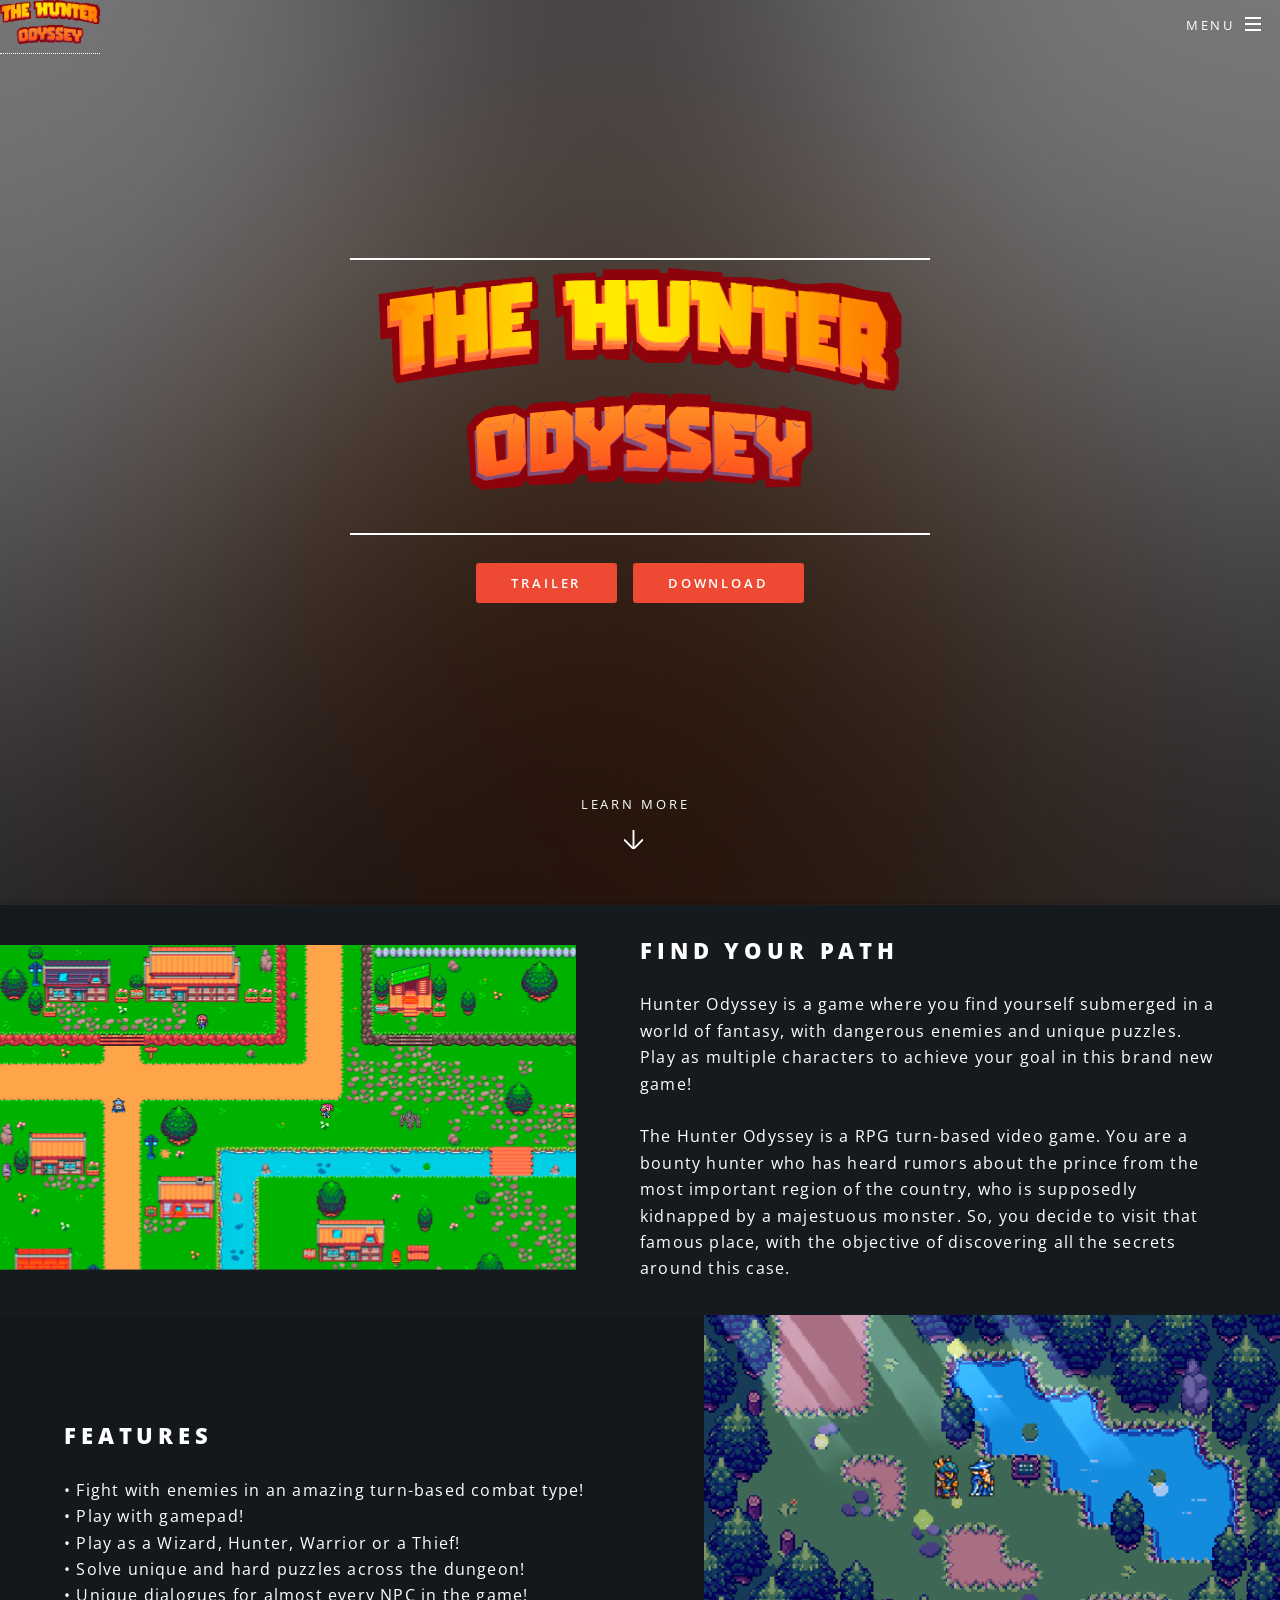
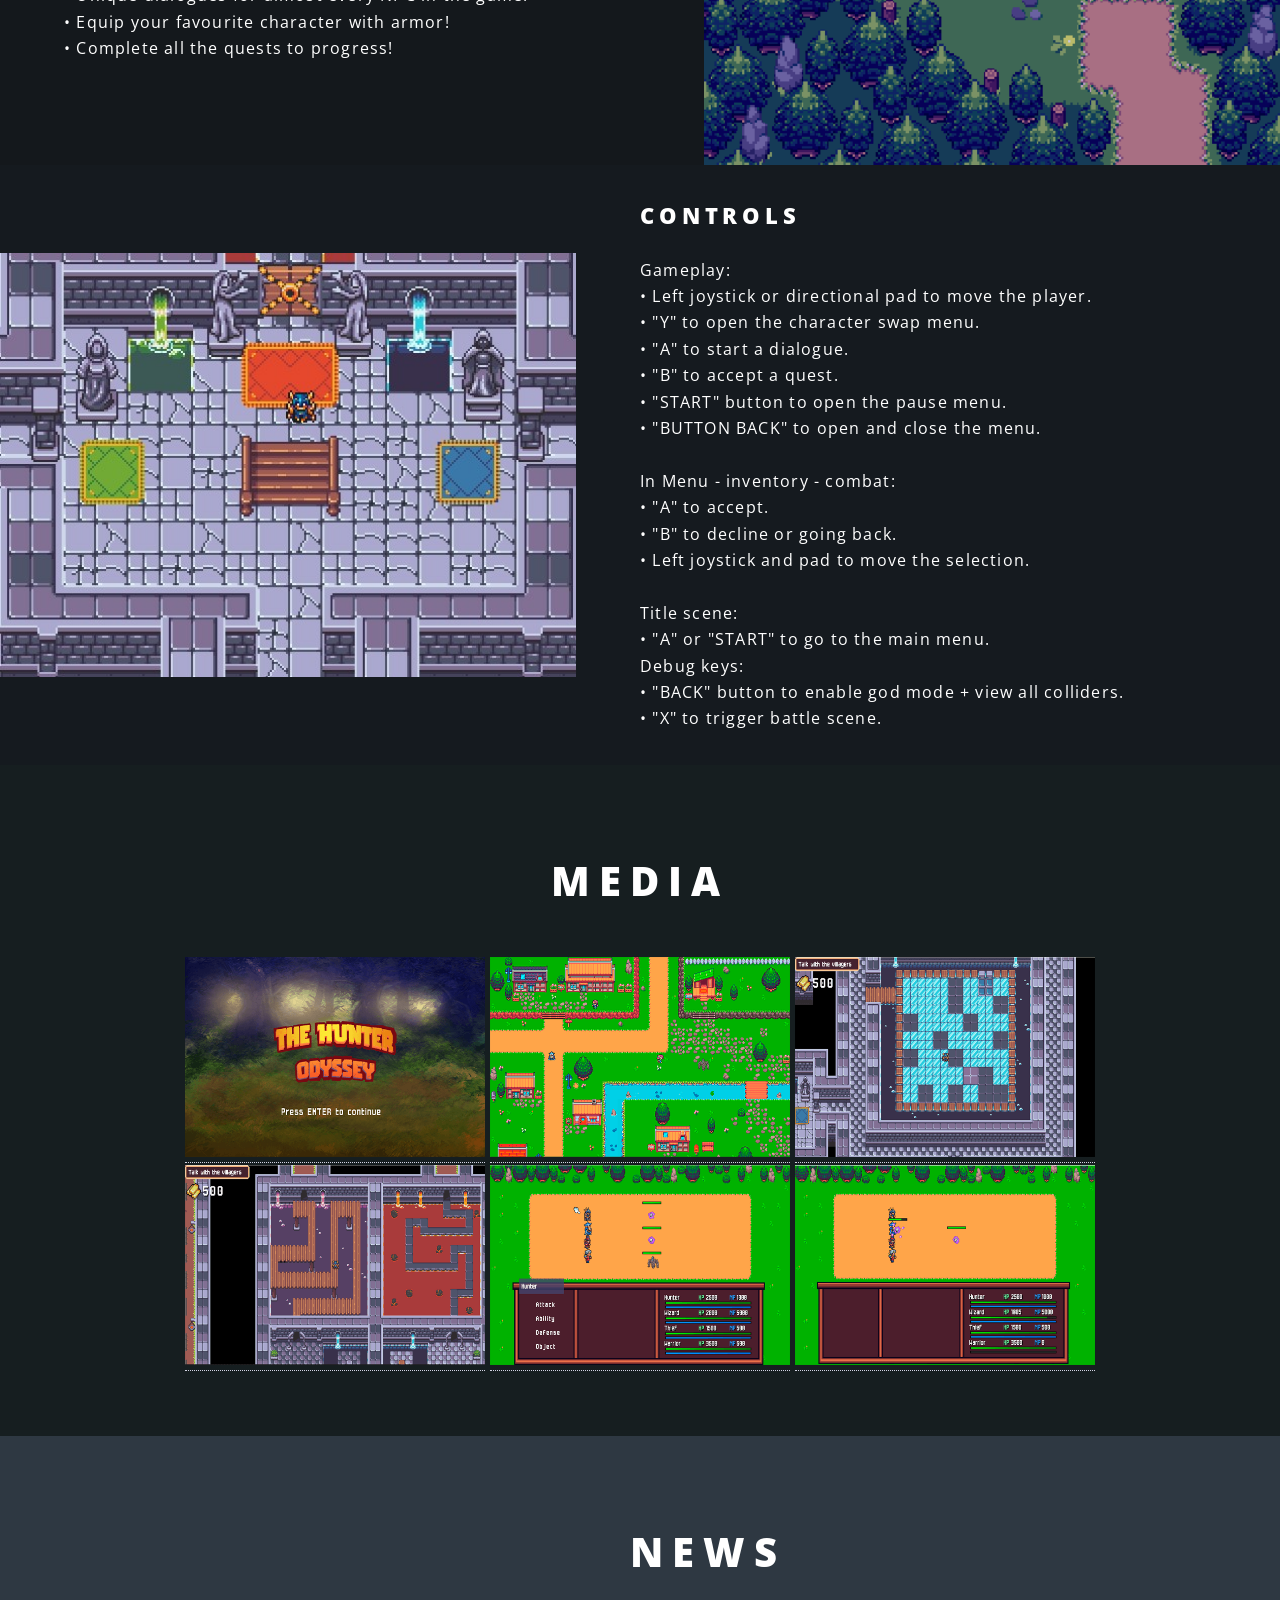
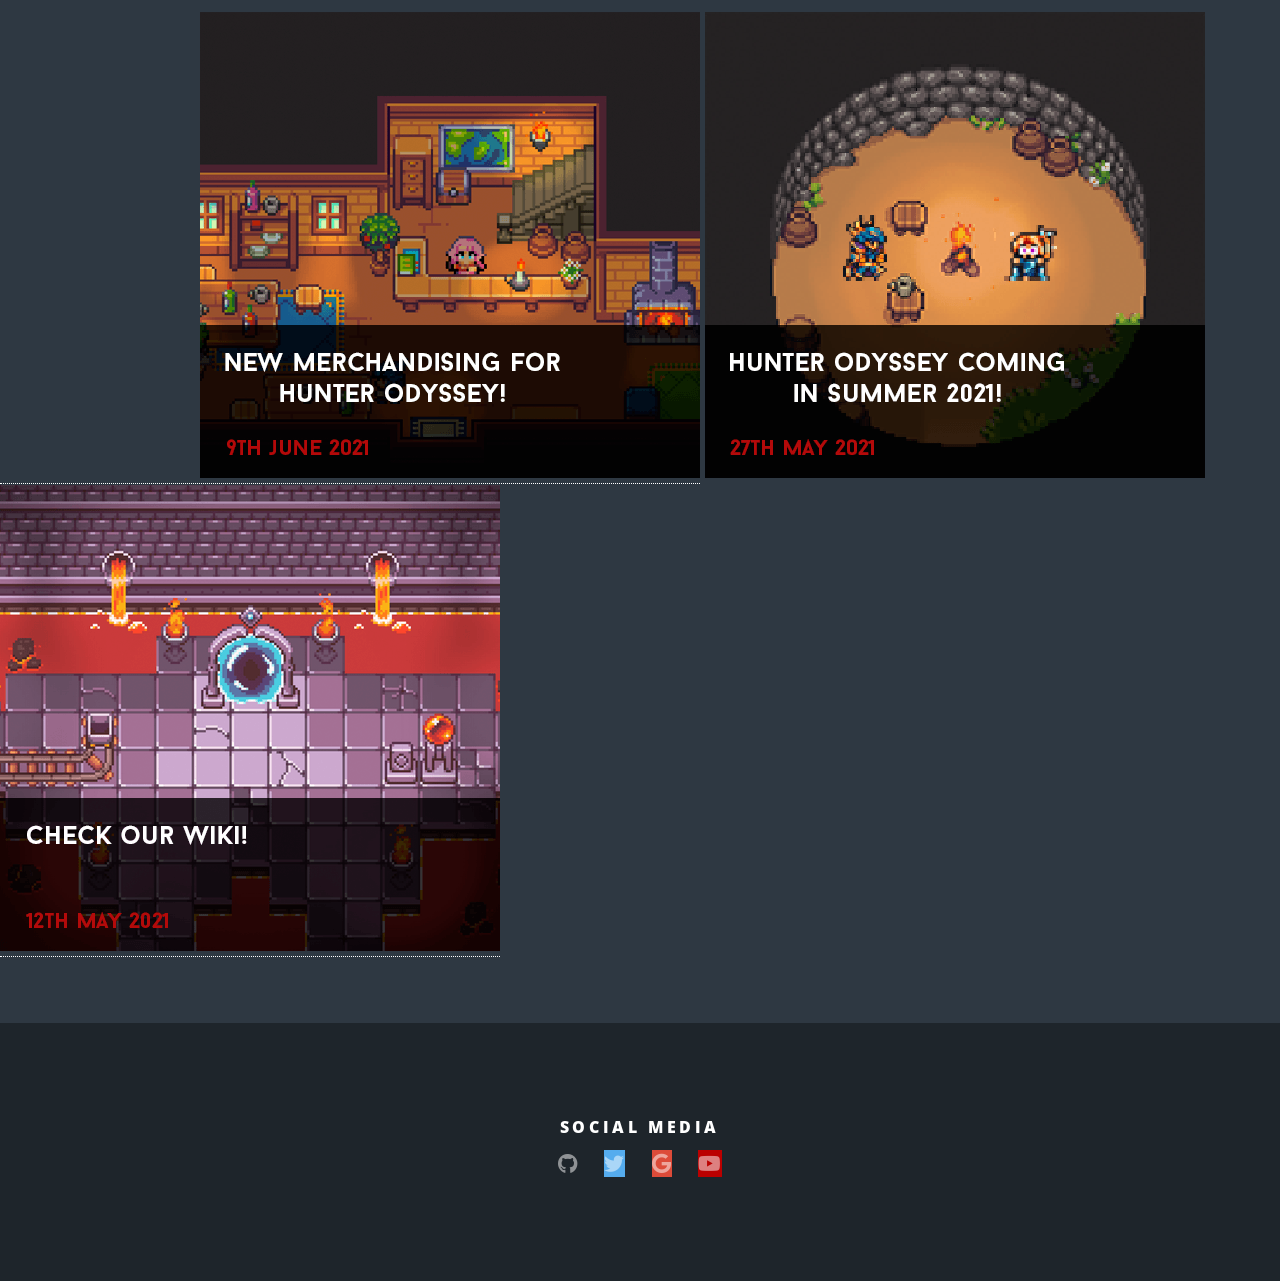
==== commit d6cd0de1: "Changes images and text" ====
--- a/docs/index.html
+++ b/docs/index.html
@@ -62,61 +62,107 @@
 					</div>
 				</section>
 				<section class="spotlight">
-					<div class="image"><img src="images/ho_second_pic.png" height="450" /></div><div class="content">
+					<div class="image"><img src="images/ho_second_pic.png" height="450" /></div>
+					<div class="content">
 						<h2>Features</h2>
 						<p>
 							&bull; Fight with enemies in an amazing turn-based combat type! <br />
-							&bull; Play with keyboard or even a gamepad! <br />
+							&bull; Play with gamepad! <br />
 							&bull; Play as a Wizard, Hunter, Warrior or a Thief! <br />
 							&bull; Solve unique and hard puzzles across the dungeon! <br />
+							&bull; Unique dialogues for almost every NPC in the game! <br />
+							&bull; Equip your favourite character with armor! <br />
+							&bull; Complete all the quests to progress! <br />
 						</p>
 					</div>
 				</section>
 			</section>
 
-			<!-- Three -->
-			<section id="three" class="wrapper style3 special">
-				<div class="inner">
-					<header class="major">
-						<h1 style="font-size:40px">Media</h1>
-					</header>
-					<a href="images/media_001.png"><img src="images/media_001.png" width="300" height="200" /></a>
-					<a href="images/media_002.png"><img src="images/media_002.png" width="300" height="200" /></a>
-					<a href="images/media_003.png"><img src="images/media_003.png" width="300" height="200" /></a>
-					<br />
-					<a href="images/media_004.png"><img src="images/media_004.png" width="300" height="200" /></a>
-					<a href="images/media_005.png"><img src="images/media_005.png" width="300" height="200" /></a>
-					<a href="images/media_006.png"><img src="images/media_006.png" width="300" height="200" /></a>
+			<section id="two" class="wrapper alt style2">
+				<section class="spotlight">
+					<div class="image"><img src="images/index_003.jpg" alt="" /></div>
+					<div class="content">
+						<h2>Controls<br /></h2>
+						<p>
+							Gameplay: <br />
 
-				</div>
+							&bull; Left joystick or directional pad to move the player. <br />
+
+							&bull; "Y" to open the character swap menu. <br />
+
+							&bull; "A" to start a dialogue. <br />
+
+							&bull; "B" to accept a quest. <br />
+
+							&bull; "START" button to open the pause menu. <br />
+
+							&bull; "BUTTON BACK" to open and close the menu. <br /> <br />
+
+							In Menu - inventory - combat: <br /> 
+
+							&bull; "A" to accept. <br />
+
+							&bull; "B" to decline or going back. <br />
+
+							&bull; Left joystick and pad to move the selection. <br /> <br />
+
+							Title scene: <br /> 
+
+							&bull; "A" or "START" to go to the main menu. <br />
+
+							Debug keys: <br />
+
+							&bull; "BACK" button to enable god mode + view all colliders. <br />
+
+							&bull; "X" to trigger battle scene. <br />
+						</p>
+					</div>
+				</section>
 			</section>
 
-			<!-- CTA -->
-			<section id="cta" class="wrapper style4">
-				<div class="inner">
-					<header>
-					</header>
-					<h1 style="font-size:40px;margin-left:350px">News</h1>
+				<!-- Three -->
+				<section id="three" class="wrapper style3 special">
+					<div class="inner">
+						<header class="major">
+							<h1 style="font-size:40px">Media</h1>
+						</header>
+						<a href="images/media_001.png"><img src="images/media_001.png" width="300" height="200" /></a>
+						<a href="images/media_002.png"><img src="images/media_002.png" width="300" height="200" /></a>
+						<a href="images/media_003.png"><img src="images/media_003.png" width="300" height="200" /></a>
+						<br />
+						<a href="images/media_004.png"><img src="images/media_004.png" width="300" height="200" /></a>
+						<a href="images/media_005.png"><img src="images/media_005.png" width="300" height="200" /></a>
+						<a href="images/media_006.png"><img src="images/media_006.png" width="300" height="200" /></a>
 
-				</div>
-				<div>
-					<a href="https://www.redbubble.com/es/people/urikurae/works/79087929-hunter-odyssey-logo?asc=u"><img style="margin-left:200px" src="images/news_002.png" /></a>
-					<img src="images/news_001.png" />
-					<a href="https://github.com/MagiX7/Project-II/wiki"><img src="images/news_003.png" /></a>
-				</div>
-			</section>
+					</div>
+				</section>
 
-			<!-- Footer -->
-			<footer id="footer">
-				<h1>Social Media</h1>
-				<ul class="icons">
-					<li><a href="https://github.com/MagiX7/Project-II" class="icon brands fa-github"><span class="label"></span></a></li>
-					<li><a href="https://twitter.com/company_studios" class="icon brands fa-twitter"></a></li>
-					<li><a href="mailto:fullstudioscompany@gmail.com" class="icon brands fa-google"></a></li>
-					<li><a href="https://www.youtube.com/channel/UCcsLKU9ykNwa4ZMzBc3R7aA" class="icon brands fa-youtube"></a></li>
-				</ul>
+				<!-- CTA -->
+				<section id="cta" class="wrapper style4">
+					<div class="inner">
+						<header>
+						</header>
+						<h1 style="font-size:40px;margin-left:350px">News</h1>
 
-			</footer>
+					</div>
+					<div>
+						<a href="https://www.redbubble.com/es/people/urikurae/works/79087929-hunter-odyssey-logo?asc=u"><img style="margin-left:200px" src="images/news_002.png" /></a>
+						<img src="images/news_001.png" />
+						<a href="https://github.com/MagiX7/Project-II/wiki"><img src="images/news_003.png" /></a>
+					</div>
+				</section>
+
+				<!-- Footer -->
+				<footer id="footer">
+					<h1>Social Media</h1>
+					<ul class="icons">
+						<li><a href="https://github.com/MagiX7/Project-II" class="icon brands fa-github"><span class="label"></span></a></li>
+						<li><a href="https://twitter.com/company_studios" class="icon brands fa-twitter"></a></li>
+						<li><a href="mailto:fullstudioscompany@gmail.com" class="icon brands fa-google"></a></li>
+						<li><a href="https://www.youtube.com/channel/UCcsLKU9ykNwa4ZMzBc3R7aA" class="icon brands fa-youtube"></a></li>
+					</ul>
+
+				</footer>
 
 		</div>
 
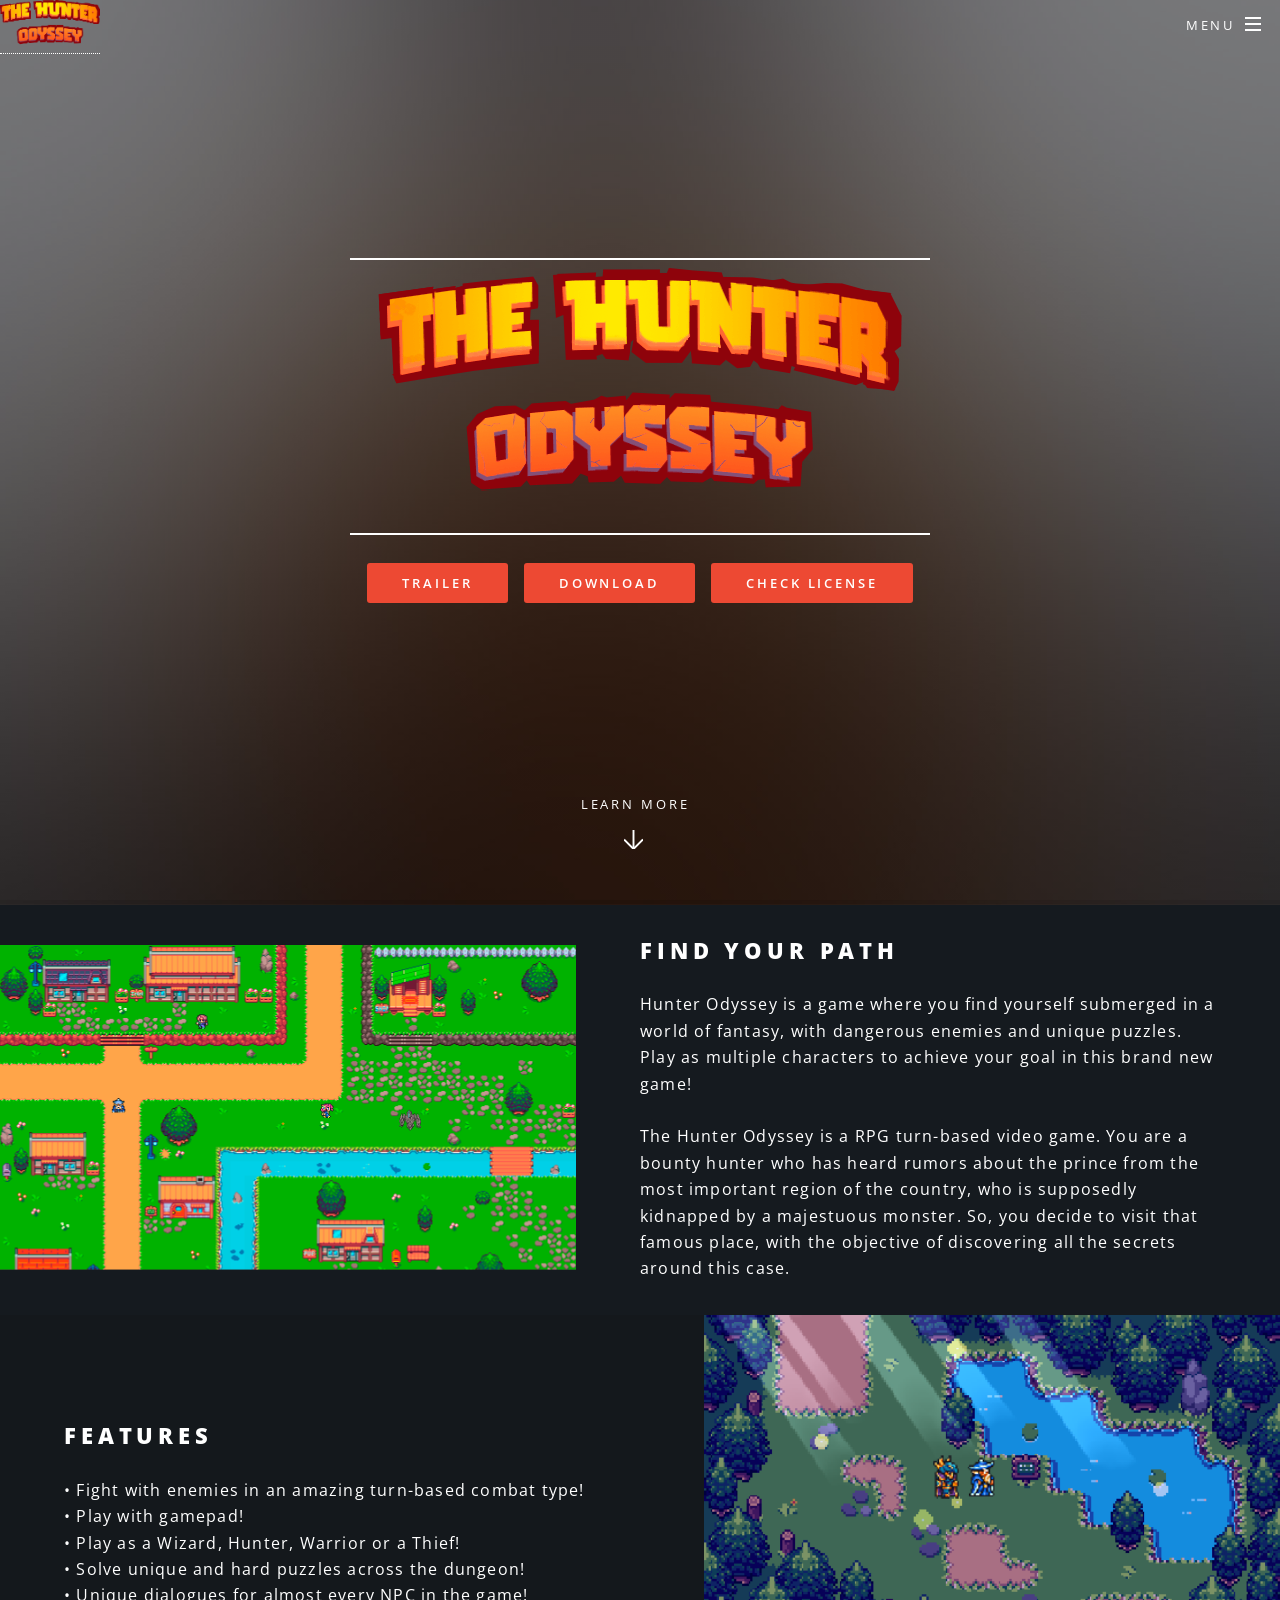
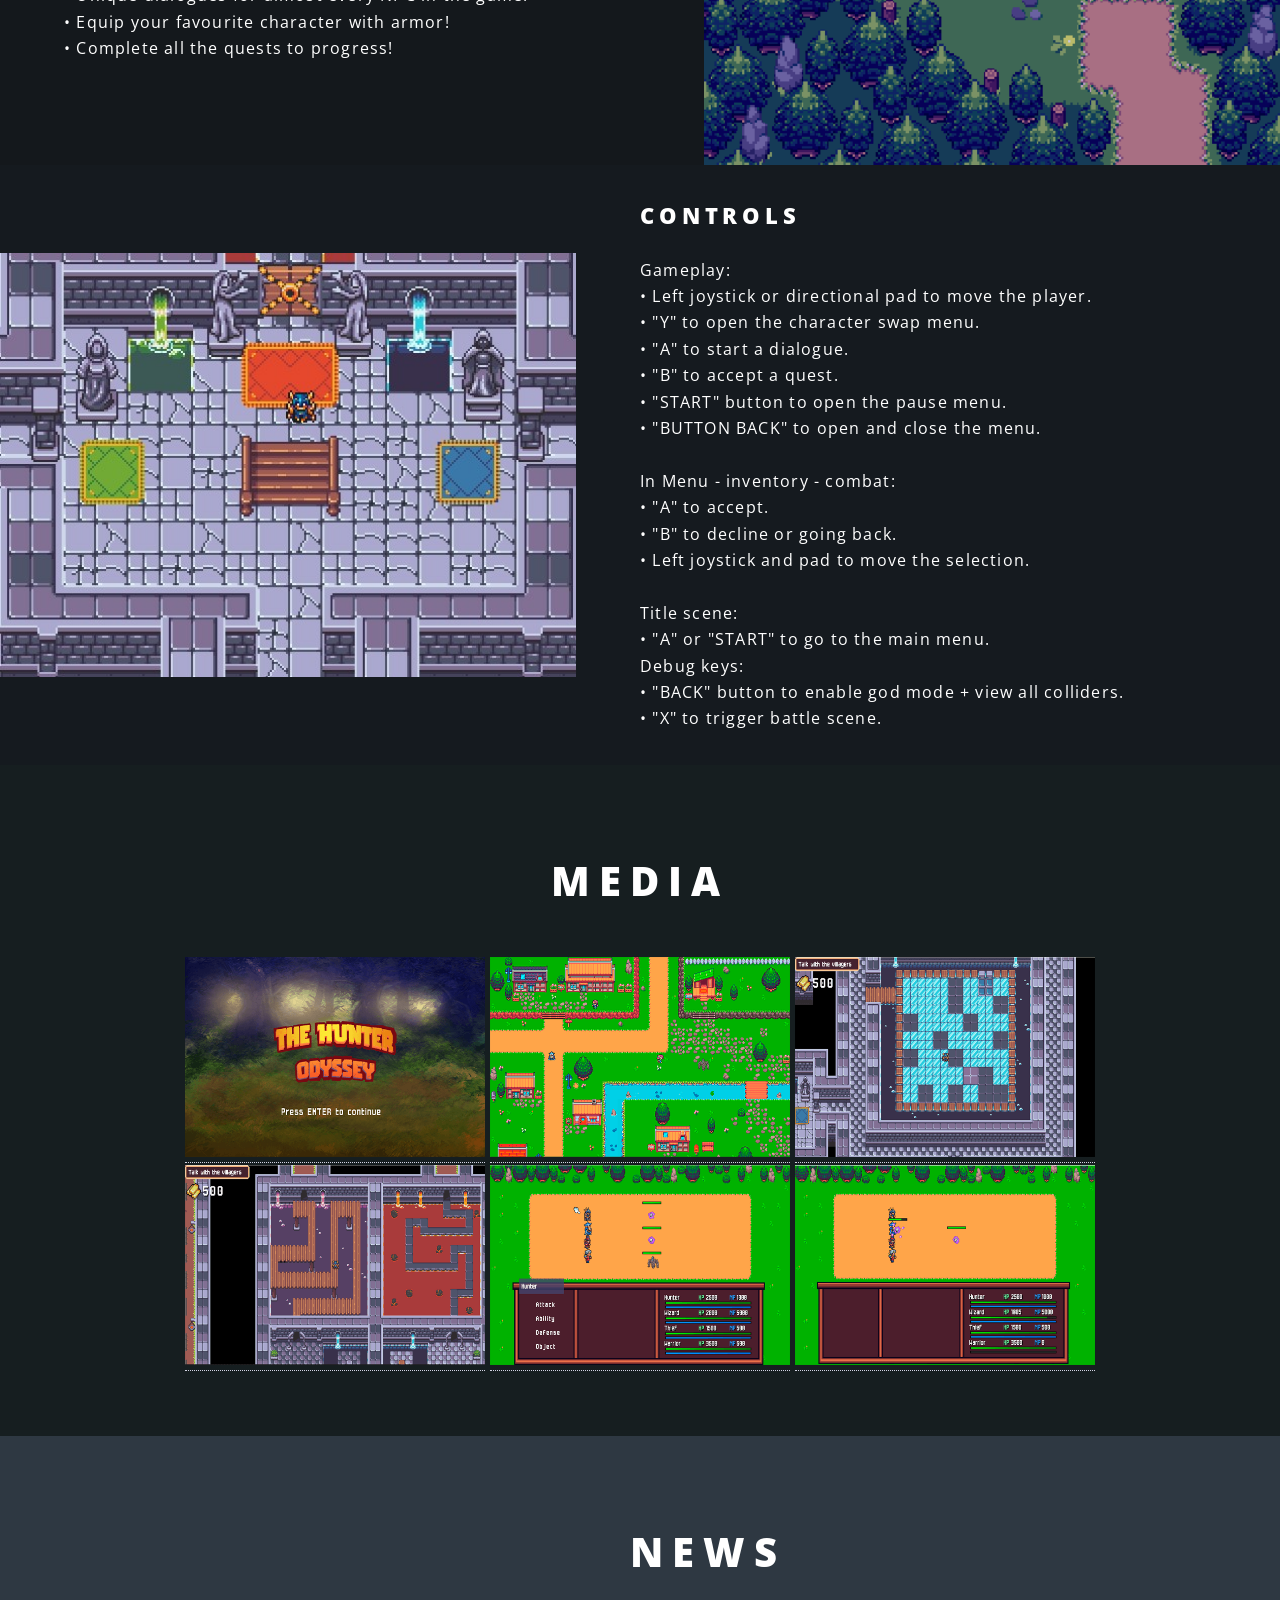
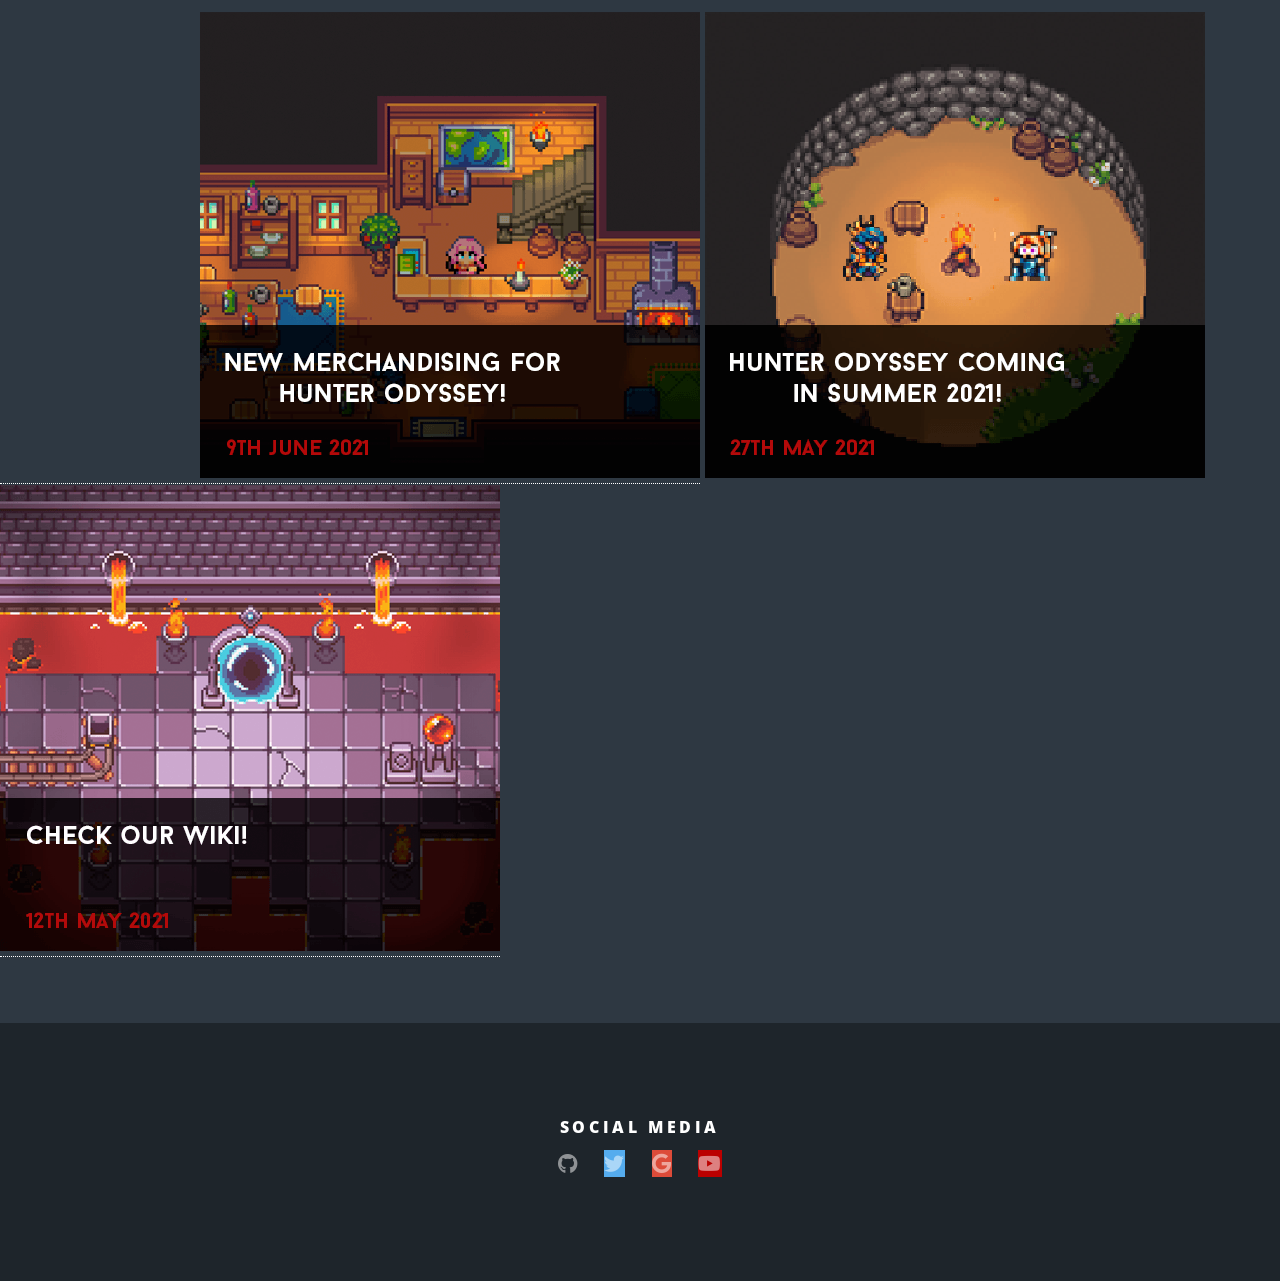
==== commit a9716314: "Adjustments" ====
--- a/docs/index.html
+++ b/docs/index.html
@@ -43,6 +43,7 @@
 					<ul class="actions special">
 						<li><a href="#" class="button primary">Trailer</a></li>
 						<li><a href="#" class="button primary">Download</a></li>
+						<li><a href="https://raw.githubusercontent.com/MagiX7/Project-II/master/LICENSE" target="_blank" class="button primary">Check license</a></li>
 					</ul>
 				</div>
 				<a href="#one" class="more scrolly">Learn More</a>
@@ -126,14 +127,15 @@
 						<header class="major">
 							<h1 style="font-size:40px">Media</h1>
 						</header>
-						<a href="images/media_001.png"><img src="images/media_001.png" width="300" height="200" /></a>
-						<a href="images/media_002.png"><img src="images/media_002.png" width="300" height="200" /></a>
-						<a href="images/media_003.png"><img src="images/media_003.png" width="300" height="200" /></a>
-						<br />
-						<a href="images/media_004.png"><img src="images/media_004.png" width="300" height="200" /></a>
-						<a href="images/media_005.png"><img src="images/media_005.png" width="300" height="200" /></a>
-						<a href="images/media_006.png"><img src="images/media_006.png" width="300" height="200" /></a>
-
+					
+							<a href="images/media_001.png" target="_blank"><img class="zoom-without-container" src="images/media_001.png" width="300" height="200" /></a>
+							<a href="images/media_002.png" target="_blank"><img class="zoom-without-container" src="images/media_002.png" width="300" height="200" /></a>
+							<a href="images/media_003.png" target="_blank"><img class="zoom-without-container" src="images/media_003.png" width="300" height="200" /></a>
+							<br />
+							<a href="images/media_004.png" target="_blank"><img class="zoom-without-container" src="images/media_004.png" width="300" height="200" /></a>
+							<a href="images/media_005.png" target="_blank"><img class="zoom-without-container" src="images/media_005.png" width="300" height="200" /></a>
+							<a href="images/media_006.png" target="_blank"><img class="zoom-without-container" src="images/media_006.png" width="300" height="200" /></a>
+					
 					</div>
 				</section>
 
@@ -146,9 +148,9 @@
 
 					</div>
 					<div>
-						<a href="https://www.redbubble.com/es/people/urikurae/works/79087929-hunter-odyssey-logo?asc=u"><img style="margin-left:200px" src="images/news_002.png" /></a>
+						<a href="https://www.redbubble.com/es/people/urikurae/works/79087929-hunter-odyssey-logo?asc=u" target="_blank"><img style="margin-left:200px" src="images/news_002.png" /></a>
 						<img src="images/news_001.png" />
-						<a href="https://github.com/MagiX7/Project-II/wiki"><img src="images/news_003.png" /></a>
+						<a href="https://github.com/MagiX7/Project-II/wiki" target="_blank"><img src="images/news_003.png" /></a>
 					</div>
 				</section>
 
@@ -156,10 +158,10 @@
 				<footer id="footer">
 					<h1>Social Media</h1>
 					<ul class="icons">
-						<li><a href="https://github.com/MagiX7/Project-II" class="icon brands fa-github"><span class="label"></span></a></li>
-						<li><a href="https://twitter.com/company_studios" class="icon brands fa-twitter"></a></li>
-						<li><a href="mailto:fullstudioscompany@gmail.com" class="icon brands fa-google"></a></li>
-						<li><a href="https://www.youtube.com/channel/UCcsLKU9ykNwa4ZMzBc3R7aA" class="icon brands fa-youtube"></a></li>
+						<li class="zoom-without-container"><a href="https://github.com/MagiX7/Project-II" target="_blank" class="icon brands fa-github"><span class="label"></span></a></li>
+						<li class="zoom-without-container"><a href="https://twitter.com/company_studios" target="_blank" class="icon brands fa-twitter"></a></li>
+						<li class="zoom-without-container"><a href="mailto:fullstudioscompany@gmail.com" target="_blank" class="icon brands fa-google"></a></li>
+						<li class="zoom-without-container"><a href="https://www.youtube.com/channel/UCcsLKU9ykNwa4ZMzBc3R7aA" target="_blank" class="icon brands fa-youtube"></a></li>
 					</ul>
 
 				</footer>
--- a/docs/assets/css/main.css
+++ b/docs/assets/css/main.css
@@ -284,6 +284,33 @@
 		text-align: right;
 	}
 
+
+.zoom-within-container {
+	height: 300px; /* [1.1] Set it as per your need */
+	overflow: hidden; /* [1.2] Hide the overflowing of child elements */
+}
+
+	.zoom-within-container img {
+		transition: transform .5s ease;
+	}
+
+	.zoom-within-container:hover img {
+		transform: scale(1.5);
+	}
+
+.zoom-without-container {
+	transition: transform .2s; /* Animation */
+	margin: 0 auto;
+}
+
+	.zoom-without-container img {
+		
+	}
+
+	.zoom-without-container:hover {
+		transform: scale(1.5);
+		/* (150% zoom - Note: if the zoom is too large, it will go outside of the viewport) */
+	}
 /* Row */
 
 	.row {
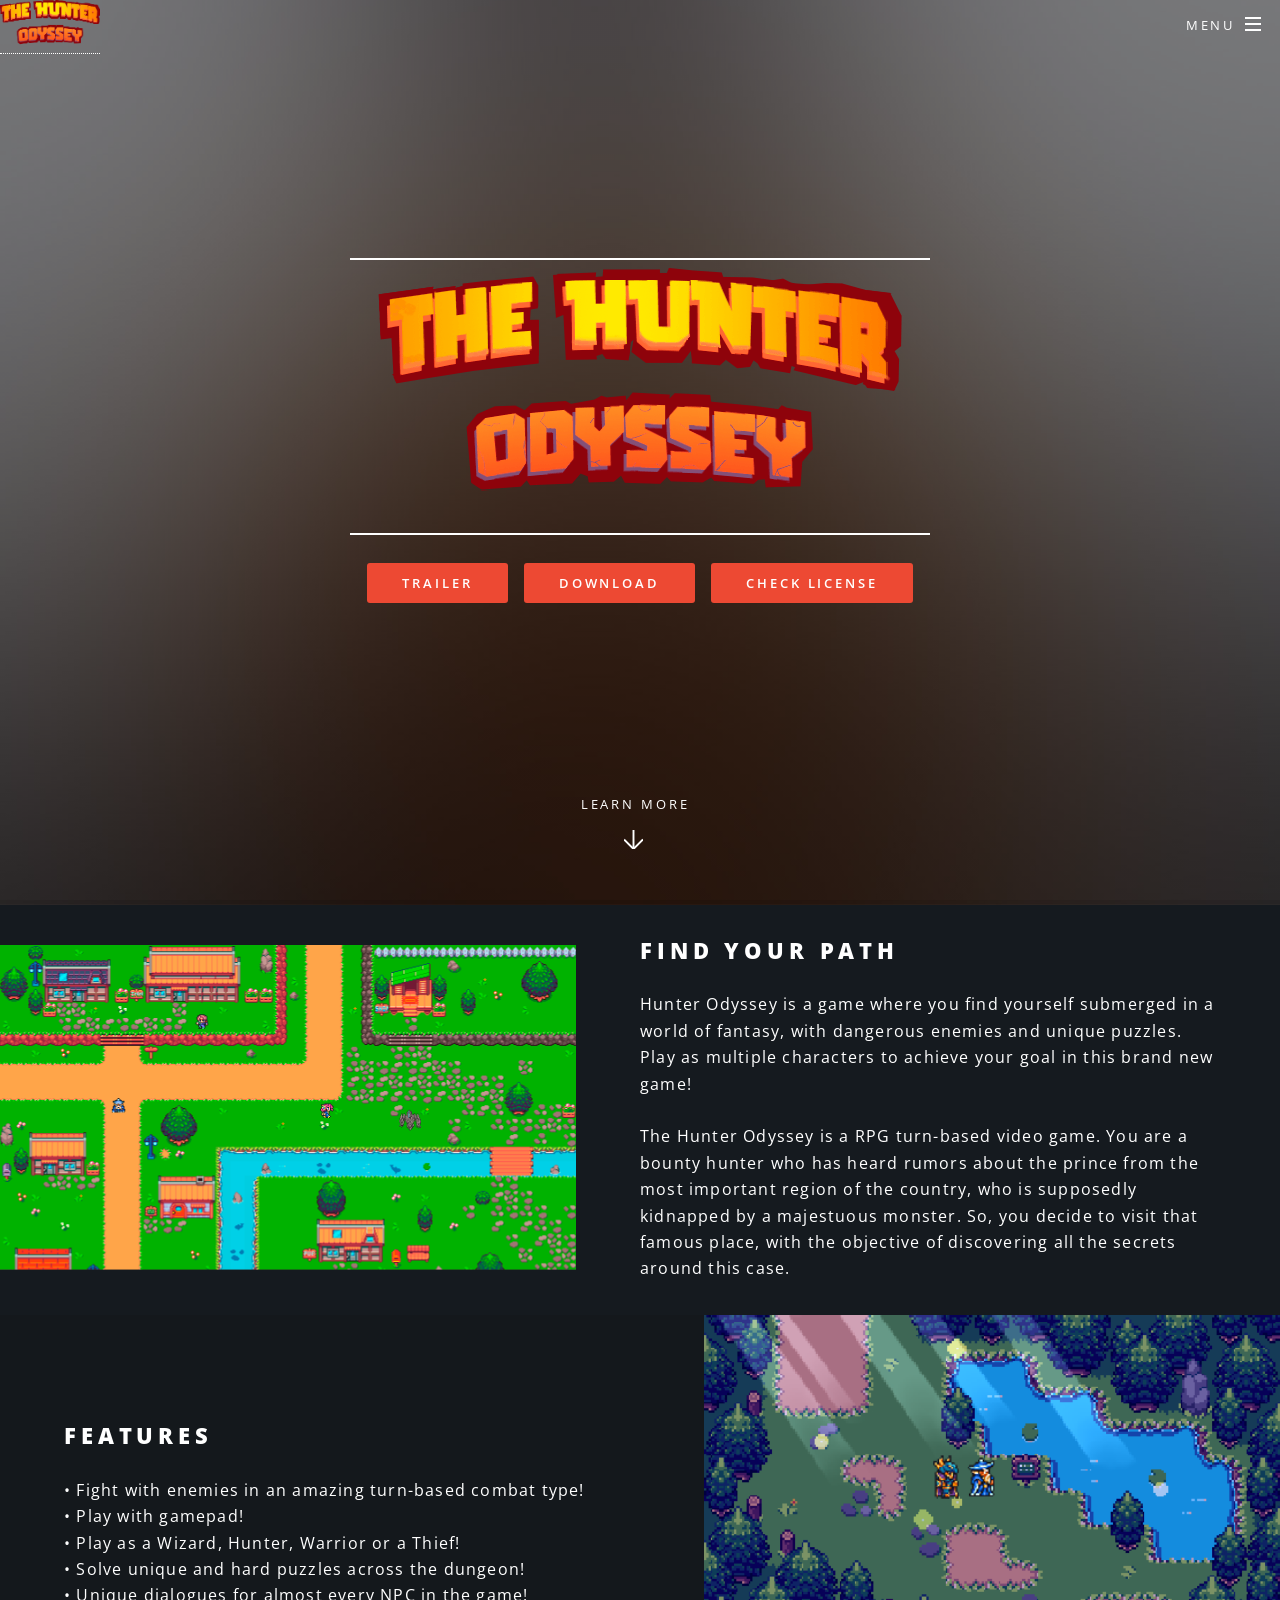
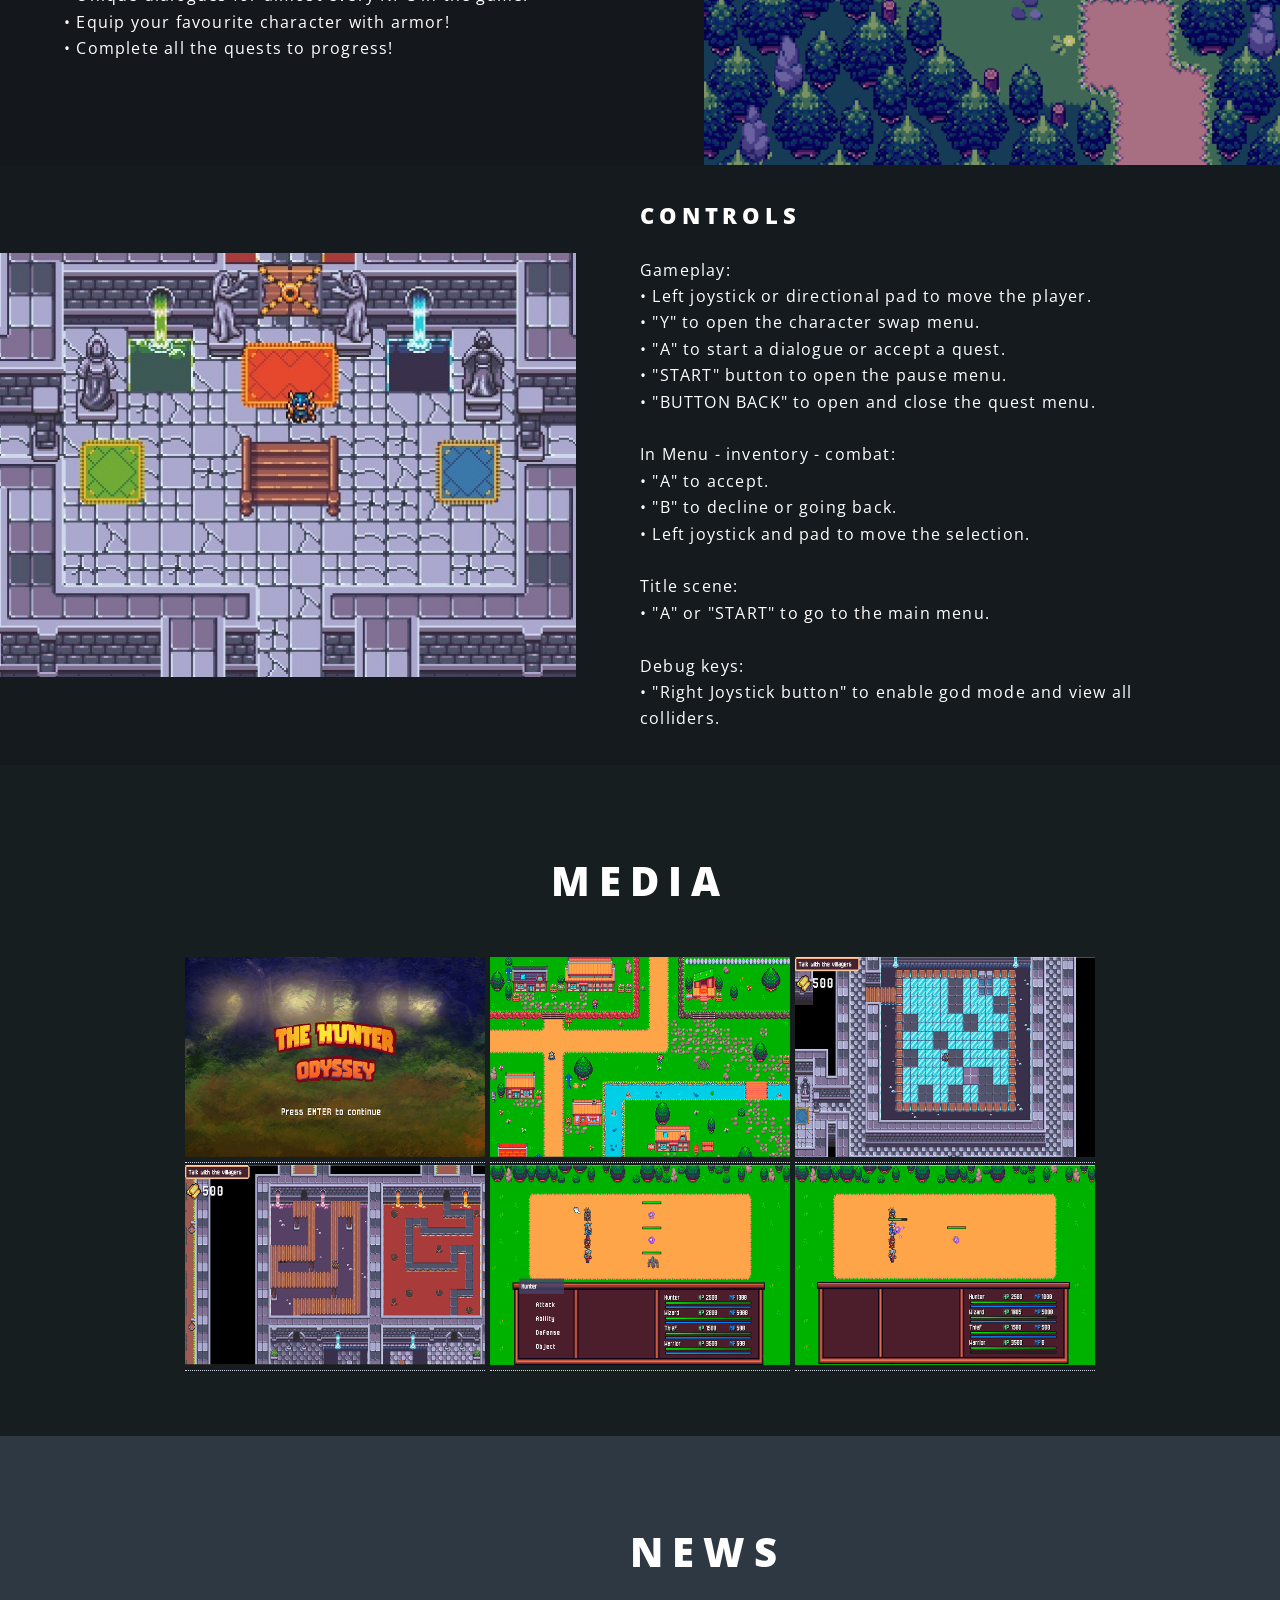
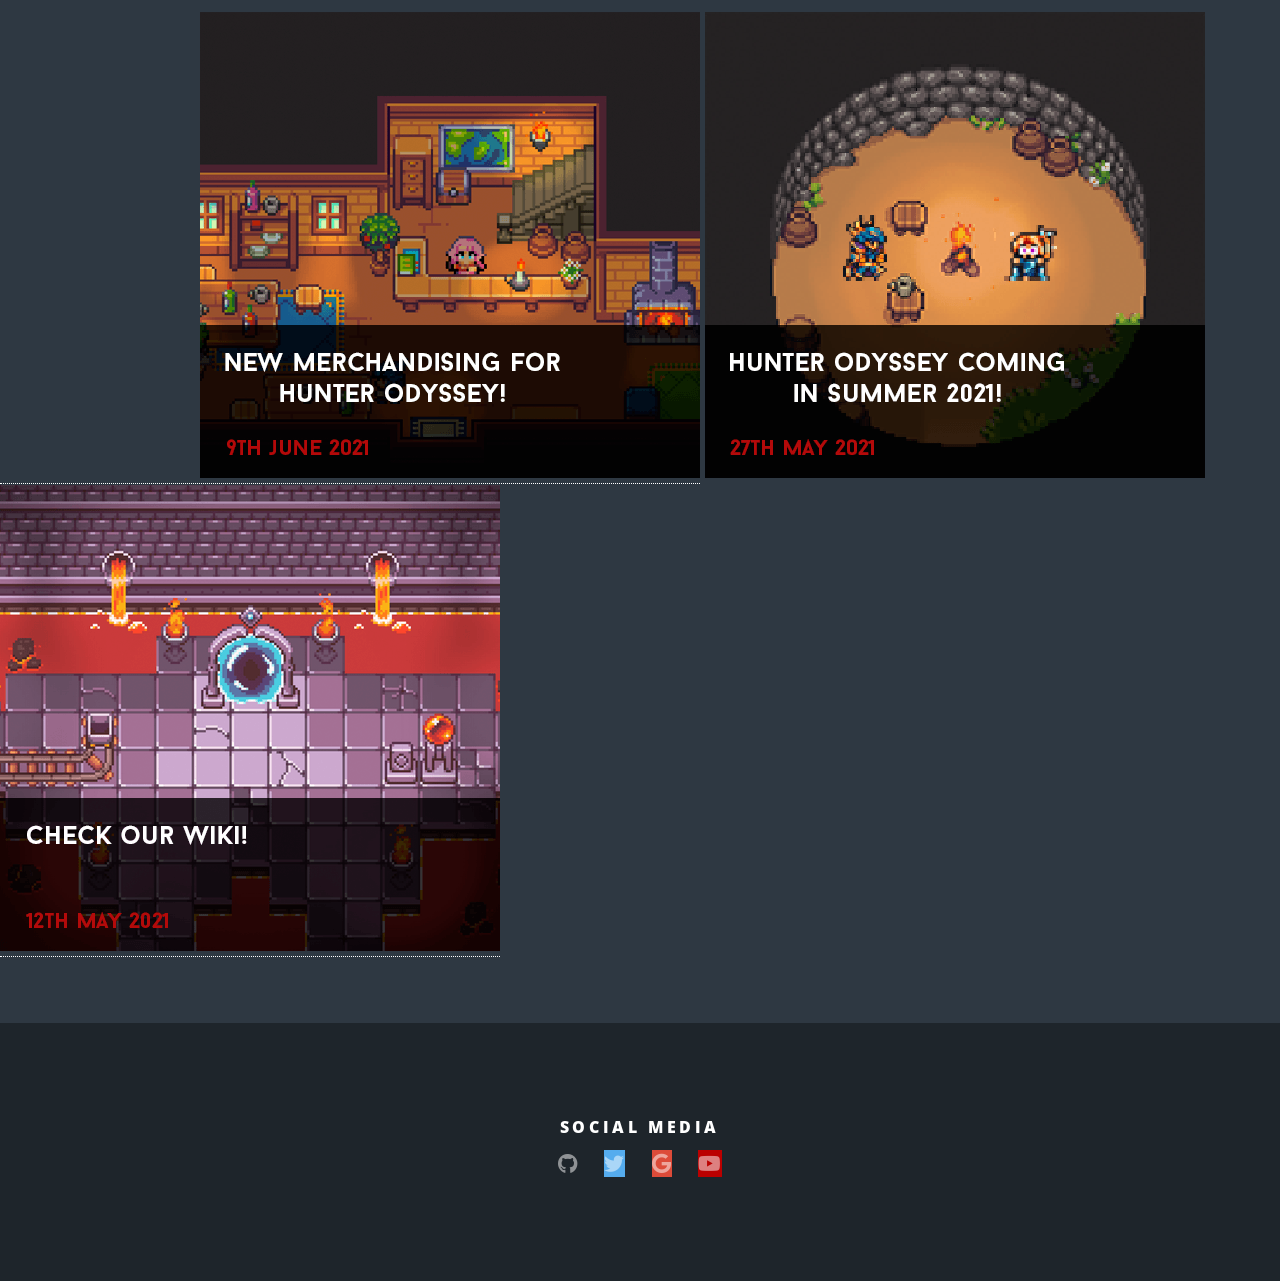
==== commit e073ad50: "Little update in buttons" ====
--- a/docs/index.html
+++ b/docs/index.html
@@ -41,12 +41,12 @@
 				<div class="inner">
 					<h2><img src="images/game_title.png"></h2>
 					<ul class="actions special">
-						<li><a href="#" class="button primary">Trailer</a></li>
-						<li><a href="#" class="button primary">Download</a></li>
+						<li><a href="https://www.youtube.com/watch?v=YajGmOBEBCY" target="_blank" class="button primary">Trailer</a></li>
+						<li><a href="https://github.com/MagiX7/Project-II/releases/download/v1.0/the_hunter_odyssey_setup.exe" class="button primary">Download</a></li>
 						<li><a href="https://raw.githubusercontent.com/MagiX7/Project-II/master/LICENSE" target="_blank" class="button primary">Check license</a></li>
 					</ul>
 				</div>
-				<a href="#one" class="more scrolly">Learn More</a>
+				<a href="#two" class="more scrolly">Learn More</a>
 			</section>
 
 			<!-- Two -->
@@ -91,13 +91,11 @@
 
 							&bull; "Y" to open the character swap menu. <br />
 
-							&bull; "A" to start a dialogue. <br />
-
-							&bull; "B" to accept a quest. <br />
+							&bull; "A" to start a dialogue or accept a quest. <br />
 
 							&bull; "START" button to open the pause menu. <br />
 
-							&bull; "BUTTON BACK" to open and close the menu. <br /> <br />
+							&bull; "BUTTON BACK" to open and close the quest menu. <br /> <br />
 
 							In Menu - inventory - combat: <br /> 
 
@@ -109,13 +107,12 @@
 
 							Title scene: <br /> 
 
-							&bull; "A" or "START" to go to the main menu. <br />
+							&bull; "A" or "START" to go to the main menu. <br /> <br />
 
 							Debug keys: <br />
 
-							&bull; "BACK" button to enable god mode + view all colliders. <br />
+							&bull; "Right Joystick button" to enable god mode and view all colliders. <br />
 
-							&bull; "X" to trigger battle scene. <br />
 						</p>
 					</div>
 				</section>
